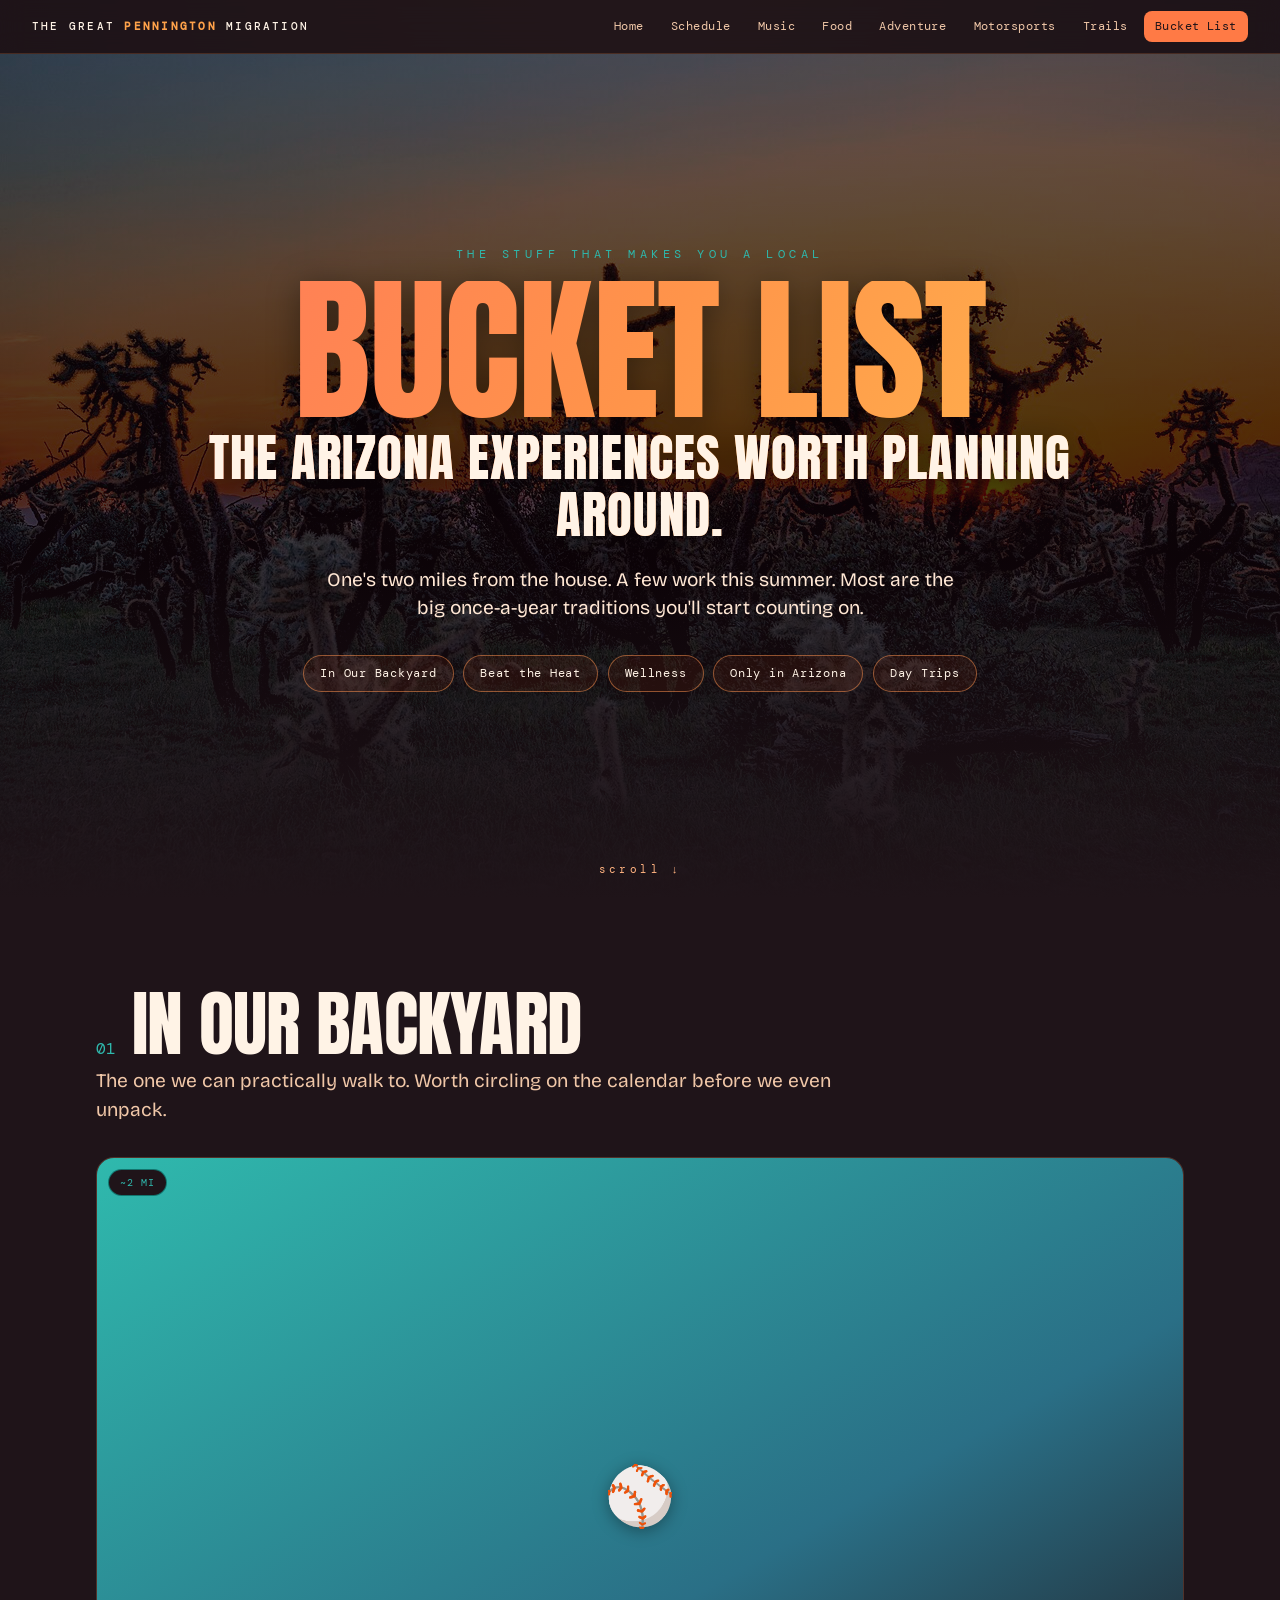
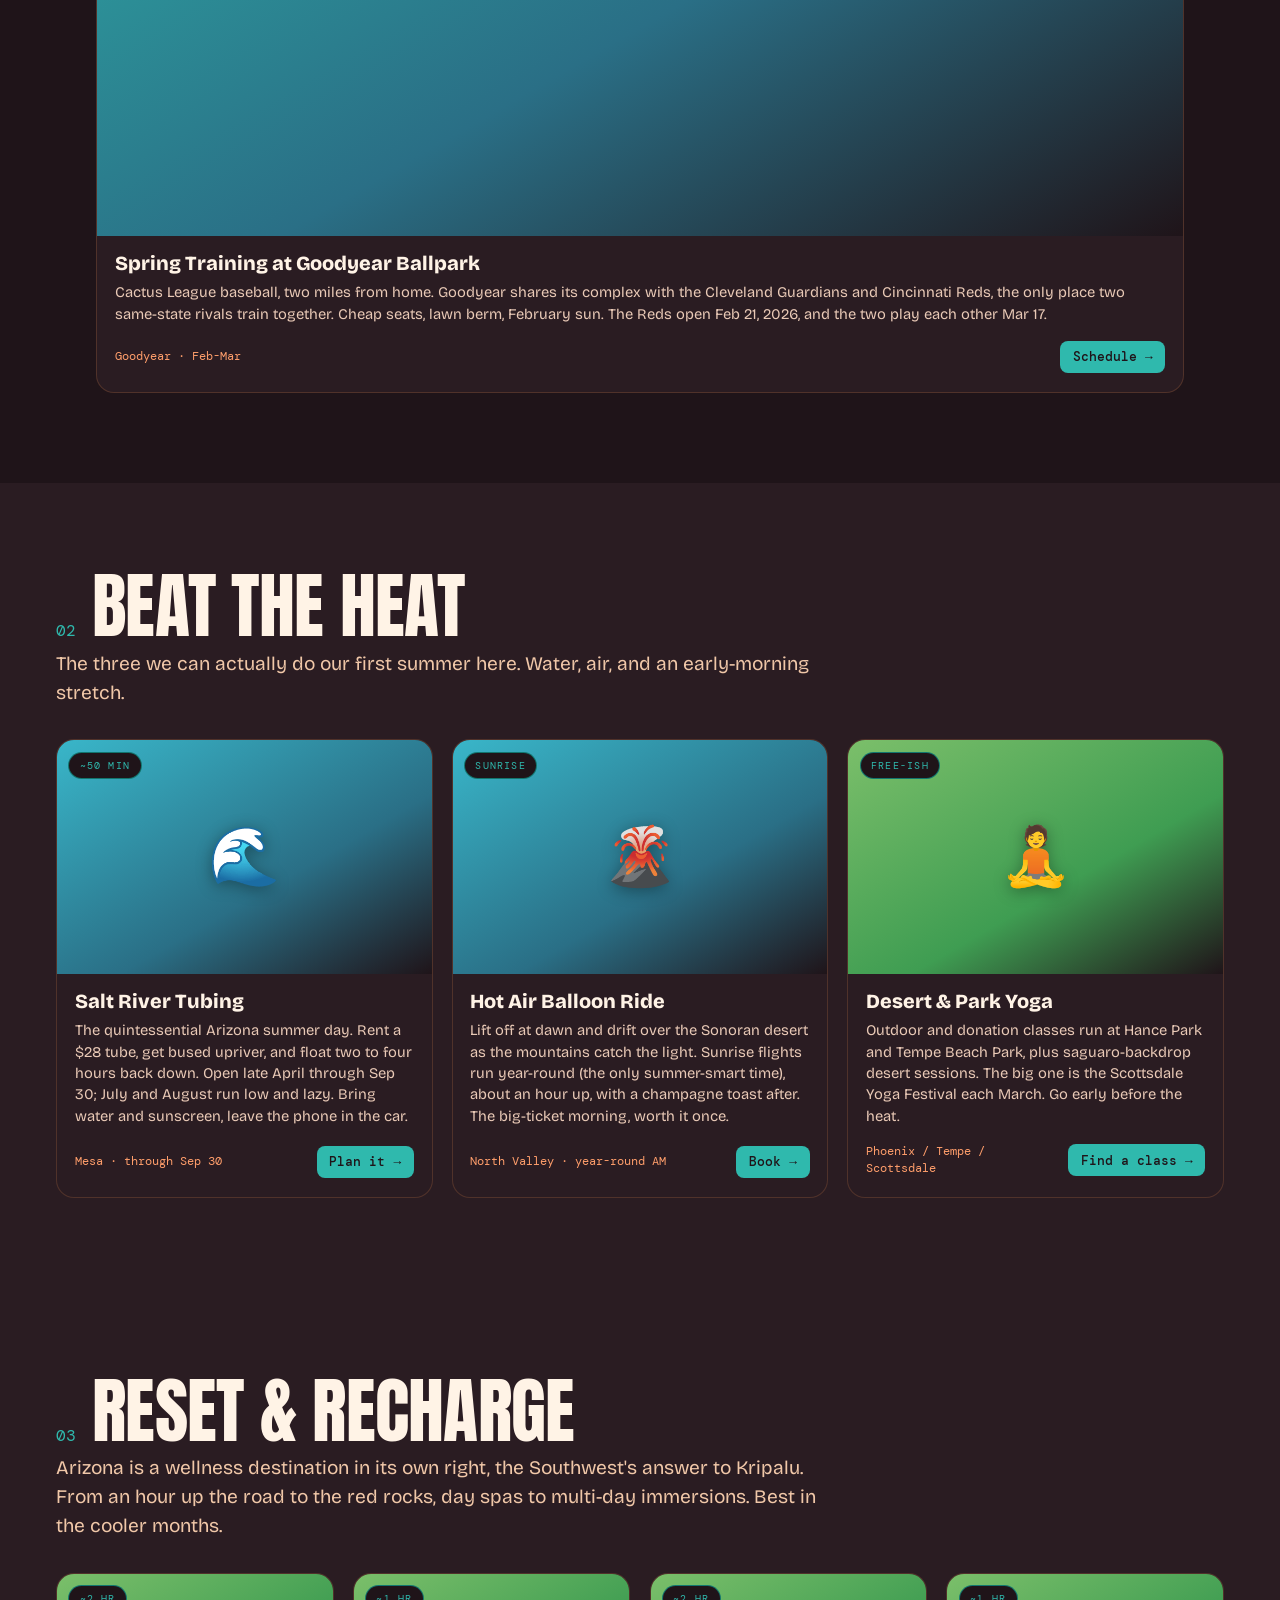
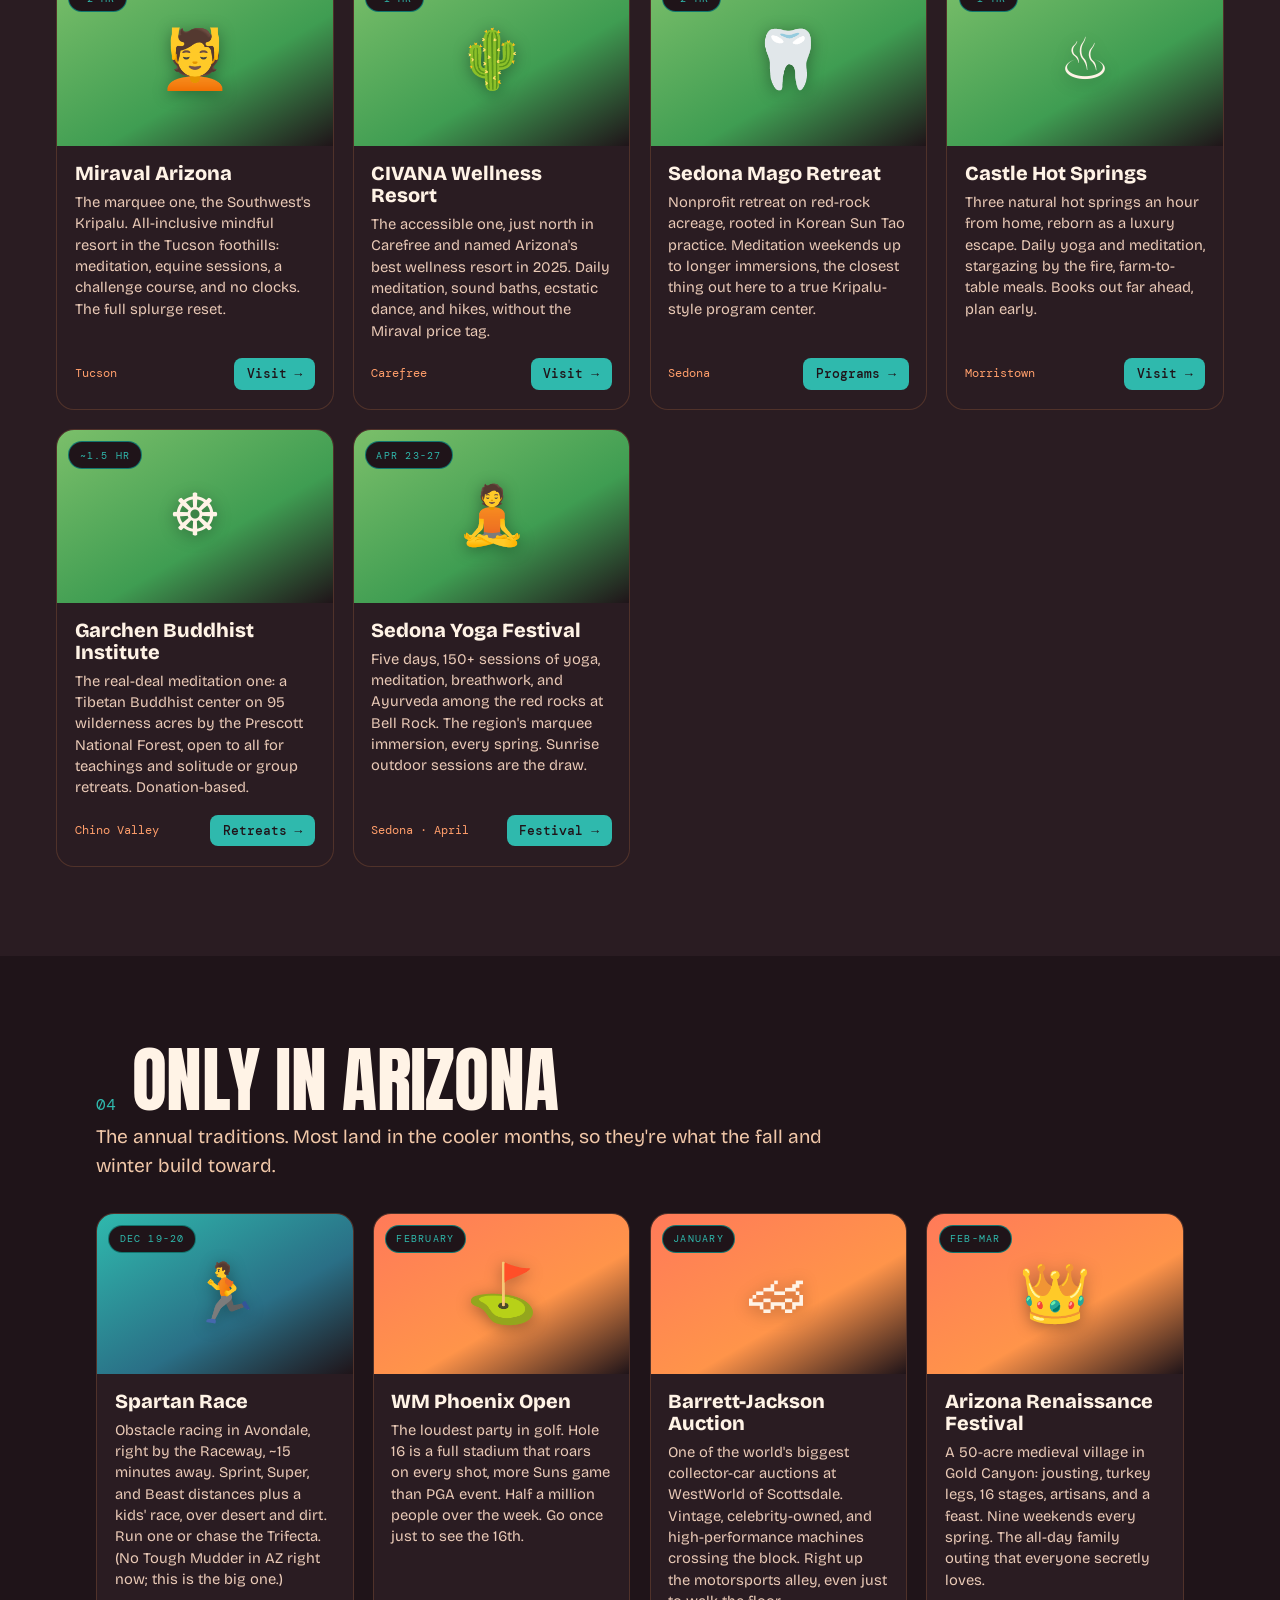
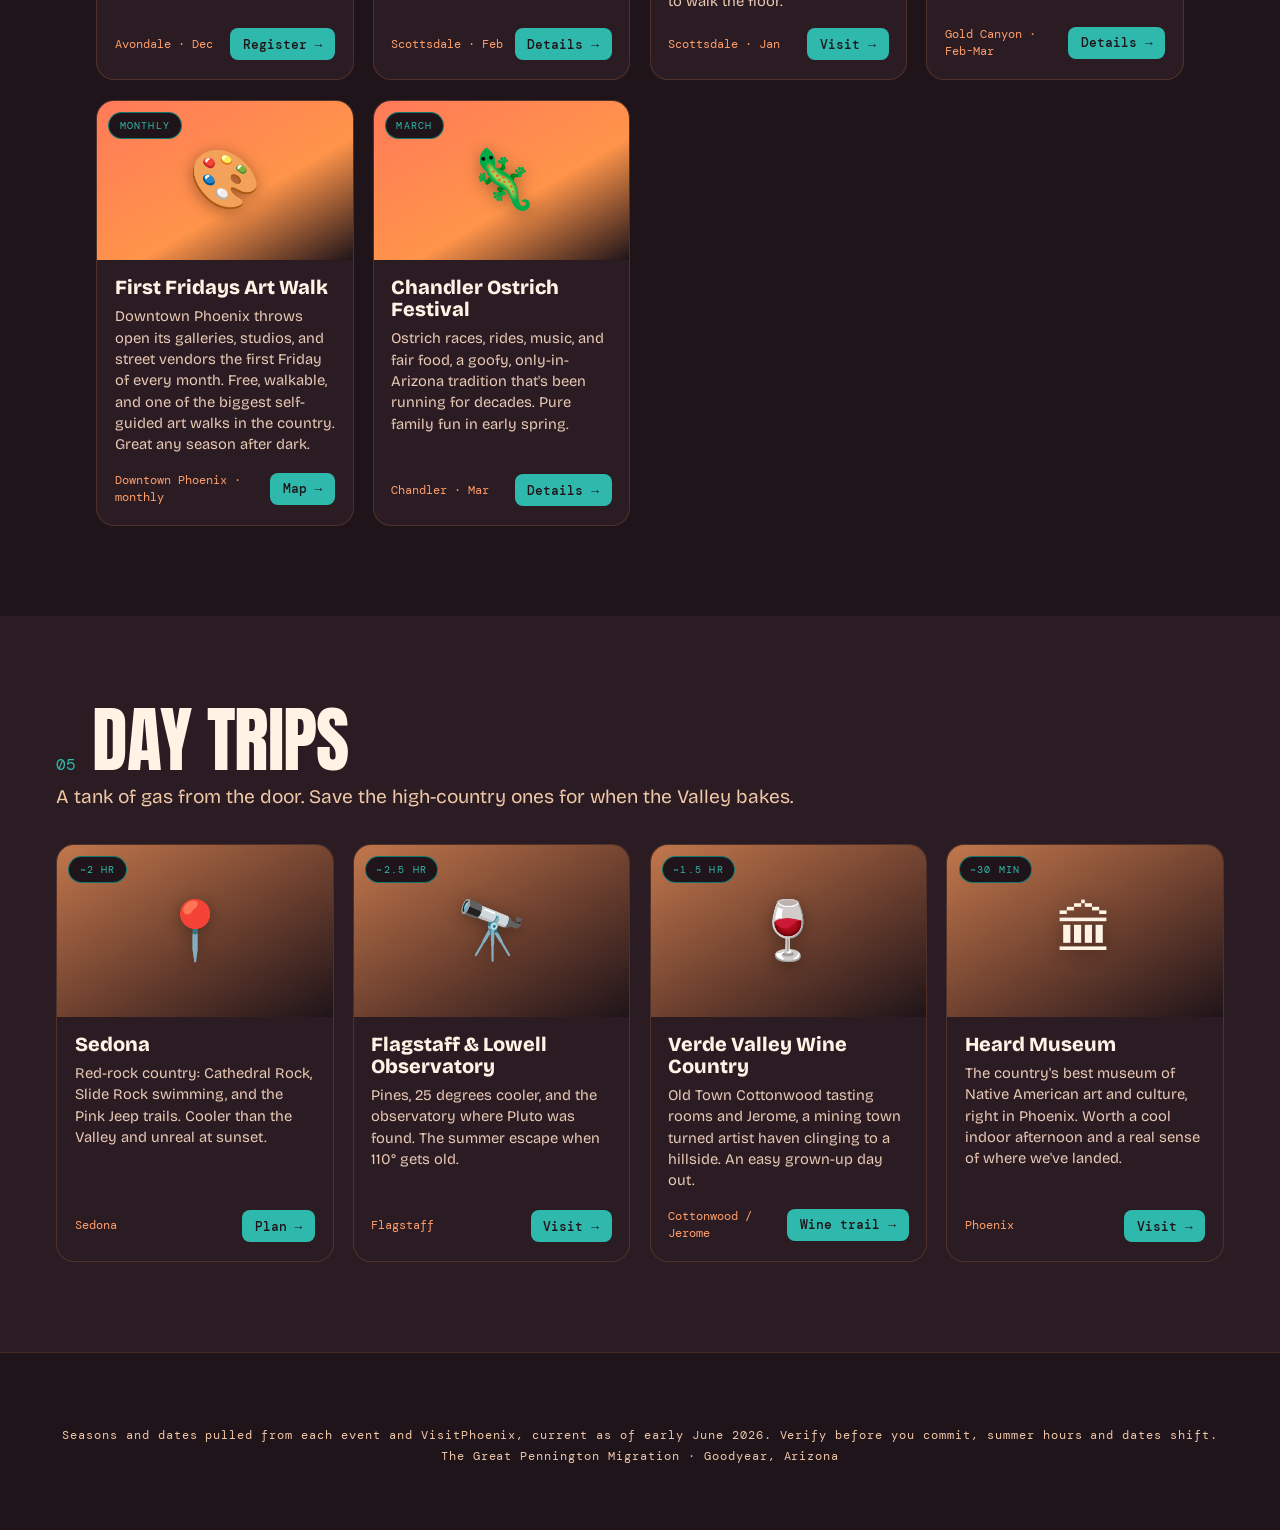
==== bucketlist.html @ 6b4f6524 "Bucket List: add 'Reset & recharge' wellness/retreat section Kripalu-style centers and the marquee e" ====
<!DOCTYPE html>
<html lang="en">
<head>
<meta charset="UTF-8">
<meta name="viewport" content="width=device-width, initial-scale=1.0">
<meta name="theme-color" content="#ff7a45">
<title>Bucket List — The Great Pennington Migration</title>
<meta name="description" content="The signature Arizona experiences: Spring Training, Salt River tubing, hot air balloons, wellness retreats like Miraval and Sedona Mago, the WM Open, Barrett-Jackson, and more.">
<link rel="manifest" href="manifest.json">
<link rel="icon" href="icon-192.png">
<link rel="preconnect" href="https://fonts.googleapis.com">
<link rel="preconnect" href="https://fonts.gstatic.com" crossorigin>
<link href="https://fonts.googleapis.com/css2?family=Anton&family=Bricolage+Grotesque:opsz,wght@12..96,400;12..96,600;12..96,800&family=DM+Mono:wght@400;500&display=swap" rel="stylesheet">
<link rel="stylesheet" href="assets/site.css?v=8">
</head>
<body>

<nav class="nav">
  <a class="nav-brand" href="index.html">THE GREAT <b>PENNINGTON</b> MIGRATION</a>
  <button class="nav-toggle" aria-label="Menu" aria-expanded="false"><span></span><span></span><span></span></button>
  <div class="nav-links">
    <a href="index.html">Home</a>
    <a href="schedule.html">Schedule</a>
    <a href="music.html">Music</a>
    <a href="food.html">Food</a>
    <a href="recreation.html">Adventure</a>
    <a href="motorsports.html">Motorsports</a>
    <a href="trails.html">Trails</a>
    <a href="bucketlist.html">Bucket List</a>
  </div>
</nav>

<header class="hero">
  <div class="hero-bg"><img src="assets/img/az-09.jpg" alt="Superstition Mountains at golden hour"></div>
  <div class="hero-inner">
    <div class="kicker reveal">The stuff that makes you a local</div>
    <h1 class="reveal">Bucket List<span class="line2">The Arizona experiences worth planning around.</span></h1>
    <p class="reveal">One's two miles from the house. A few work this summer. Most are the big once-a-year traditions you'll start counting on.</p>
    <nav class="chips reveal">
      <a class="chip" href="#backyard">In Our Backyard</a>
      <a class="chip" href="#summer">Beat the Heat</a>
      <a class="chip" href="#wellness">Wellness</a>
      <a class="chip" href="#signature">Only in Arizona</a>
      <a class="chip" href="#daytrips">Day Trips</a>
    </nav>
  </div>
  <div class="scroll-cue">scroll &darr;</div>
</header>

<section id="backyard">
  <div class="sec-head reveal"><span class="sec-num">01</span><h2>In our backyard</h2></div>
  <p class="sec-sub reveal">The one we can practically walk to. Worth circling on the calendar before we even unpack.</p>
  <div class="grid g2">
    <article class="card reveal">
      <div class="card-img tile c-sport"><span class="tag">~2 mi</span><span class="emoji">&#9918;</span></div>
      <div class="card-body"><h3>Spring Training at Goodyear Ballpark</h3>
        <p>Cactus League baseball, two miles from home. Goodyear shares its complex with the Cleveland Guardians and Cincinnati Reds, the only place two same-state rivals train together. Cheap seats, lawn berm, February sun. The Reds open Feb 21, 2026, and the two play each other Mar 17.</p>
        <div class="card-foot"><span class="dist">Goodyear &middot; Feb-Mar</span><a class="go" href="https://goodyearbp.com/spring-training-schedule/" target="_blank" rel="noopener">Schedule &rarr;</a></div>
      </div>
    </article>
  </div>
</section>

<section id="summer" class="section-dark"><div class="inner">
  <div class="sec-head reveal"><span class="sec-num">02</span><h2>Beat the heat</h2></div>
  <p class="sec-sub reveal">The three we can actually do our first summer here. Water, air, and an early-morning stretch.</p>
  <div class="grid g3">
    <article class="card reveal">
      <div class="card-img tile c-water"><span class="tag">~50 min</span><span class="emoji">&#127754;</span></div>
      <div class="card-body"><h3>Salt River Tubing</h3>
        <p>The quintessential Arizona summer day. Rent a $28 tube, get bused upriver, and float two to four hours back down. Open late April through Sep 30; July and August run low and lazy. Bring water and sunscreen, leave the phone in the car.</p>
        <div class="card-foot"><span class="dist">Mesa &middot; through Sep 30</span><a class="go" href="https://www.saltrivertubing.com" target="_blank" rel="noopener">Plan it &rarr;</a></div>
      </div>
    </article>
    <article class="card reveal">
      <div class="card-img tile c-water"><span class="tag">sunrise</span><span class="emoji">&#127755;</span></div>
      <div class="card-body"><h3>Hot Air Balloon Ride</h3>
        <p>Lift off at dawn and drift over the Sonoran desert as the mountains catch the light. Sunrise flights run year-round (the only summer-smart time), about an hour up, with a champagne toast after. The big-ticket morning, worth it once.</p>
        <div class="card-foot"><span class="dist">North Valley &middot; year-round AM</span><a class="go" href="https://hotairexpeditions.com" target="_blank" rel="noopener">Book &rarr;</a></div>
      </div>
    </article>
    <article class="card reveal">
      <div class="card-img tile c-wellness"><span class="tag">free-ish</span><span class="emoji">&#129496;</span></div>
      <div class="card-body"><h3>Desert &amp; Park Yoga</h3>
        <p>Outdoor and donation classes run at Hance Park and Tempe Beach Park, plus saguaro-backdrop desert sessions. The big one is the Scottsdale Yoga Festival each March. Go early before the heat.</p>
        <div class="card-foot"><span class="dist">Phoenix / Tempe / Scottsdale</span><a class="go" href="https://www.eventbrite.com/d/az--phoenix/outdoor-yoga/" target="_blank" rel="noopener">Find a class &rarr;</a></div>
      </div>
    </article>
  </div>
</div></section>

<section id="wellness" class="section-dark"><div class="inner">
  <div class="sec-head reveal"><span class="sec-num">03</span><h2>Reset &amp; recharge</h2></div>
  <p class="sec-sub reveal">Arizona is a wellness destination in its own right, the Southwest's answer to Kripalu. From an hour up the road to the red rocks, day spas to multi-day immersions. Best in the cooler months.</p>
  <div class="grid g3">
    <article class="card reveal">
      <div class="card-img tile c-wellness"><span class="tag">~2 hr</span><span class="emoji">&#128134;</span></div>
      <div class="card-body"><h3>Miraval Arizona</h3>
        <p>The marquee one, the Southwest's Kripalu. All-inclusive mindful resort in the Tucson foothills: meditation, equine sessions, a challenge course, and no clocks. The full splurge reset.</p>
        <div class="card-foot"><span class="dist">Tucson</span><a class="go" href="https://www.miravalresorts.com/miraval-arizona/" target="_blank" rel="noopener">Visit &rarr;</a></div>
      </div>
    </article>
    <article class="card reveal">
      <div class="card-img tile c-wellness"><span class="tag">~1 hr</span><span class="emoji">&#127797;</span></div>
      <div class="card-body"><h3>CIVANA Wellness Resort</h3>
        <p>The accessible one, just north in Carefree and named Arizona's best wellness resort in 2025. Daily meditation, sound baths, ecstatic dance, and hikes, without the Miraval price tag.</p>
        <div class="card-foot"><span class="dist">Carefree</span><a class="go" href="https://www.civanacarefree.com" target="_blank" rel="noopener">Visit &rarr;</a></div>
      </div>
    </article>
    <article class="card reveal">
      <div class="card-img tile c-wellness"><span class="tag">~2 hr</span><span class="emoji">&#129463;</span></div>
      <div class="card-body"><h3>Sedona Mago Retreat</h3>
        <p>Nonprofit retreat on red-rock acreage, rooted in Korean Sun Tao practice. Meditation weekends up to longer immersions, the closest thing out here to a true Kripalu-style program center.</p>
        <div class="card-foot"><span class="dist">Sedona</span><a class="go" href="https://www.sedonamago.org" target="_blank" rel="noopener">Programs &rarr;</a></div>
      </div>
    </article>
    <article class="card reveal">
      <div class="card-img tile c-wellness"><span class="tag">~1 hr</span><span class="emoji">&#9832;</span></div>
      <div class="card-body"><h3>Castle Hot Springs</h3>
        <p>Three natural hot springs an hour from home, reborn as a luxury escape. Daily yoga and meditation, stargazing by the fire, farm-to-table meals. Books out far ahead, plan early.</p>
        <div class="card-foot"><span class="dist">Morristown</span><a class="go" href="https://www.castlehotsprings.com" target="_blank" rel="noopener">Visit &rarr;</a></div>
      </div>
    </article>
    <article class="card reveal">
      <div class="card-img tile c-wellness"><span class="tag">~1.5 hr</span><span class="emoji">&#9784;</span></div>
      <div class="card-body"><h3>Garchen Buddhist Institute</h3>
        <p>The real-deal meditation one: a Tibetan Buddhist center on 95 wilderness acres by the Prescott National Forest, open to all for teachings and solitude or group retreats. Donation-based.</p>
        <div class="card-foot"><span class="dist">Chino Valley</span><a class="go" href="https://garchen.net" target="_blank" rel="noopener">Retreats &rarr;</a></div>
      </div>
    </article>
    <article class="card reveal">
      <div class="card-img tile c-wellness"><span class="tag">Apr 23-27</span><span class="emoji">&#129496;</span></div>
      <div class="card-body"><h3>Sedona Yoga Festival</h3>
        <p>Five days, 150+ sessions of yoga, meditation, breathwork, and Ayurveda among the red rocks at Bell Rock. The region's marquee immersion, every spring. Sunrise outdoor sessions are the draw.</p>
        <div class="card-foot"><span class="dist">Sedona &middot; April</span><a class="go" href="https://sedonayogafestival.com" target="_blank" rel="noopener">Festival &rarr;</a></div>
      </div>
    </article>
  </div>
</div></section>

<section id="signature">
  <div class="sec-head reveal"><span class="sec-num">04</span><h2>Only in Arizona</h2></div>
  <p class="sec-sub reveal">The annual traditions. Most land in the cooler months, so they're what the fall and winter build toward.</p>
  <div class="grid g3">
    <article class="card reveal">
      <div class="card-img tile c-sport"><span class="tag">Dec 19-20</span><span class="emoji">&#127939;</span></div>
      <div class="card-body"><h3>Spartan Race</h3>
        <p>Obstacle racing in Avondale, right by the Raceway, ~15 minutes away. Sprint, Super, and Beast distances plus a kids' race, over desert and dirt. Run one or chase the Trifecta. (No Tough Mudder in AZ right now; this is the big one.)</p>
        <div class="card-foot"><span class="dist">Avondale &middot; Dec</span><a class="go" href="https://www.spartan.com/en/races/phoenix-arizona" target="_blank" rel="noopener">Register &rarr;</a></div>
      </div>
    </article>
    <article class="card reveal">
      <div class="card-img tile c-signature"><span class="tag">February</span><span class="emoji">&#9971;</span></div>
      <div class="card-body"><h3>WM Phoenix Open</h3>
        <p>The loudest party in golf. Hole 16 is a full stadium that roars on every shot, more Suns game than PGA event. Half a million people over the week. Go once just to see the 16th.</p>
        <div class="card-foot"><span class="dist">Scottsdale &middot; Feb</span><a class="go" href="https://wmphoenixopen.com" target="_blank" rel="noopener">Details &rarr;</a></div>
      </div>
    </article>
    <article class="card reveal">
      <div class="card-img tile c-signature"><span class="tag">January</span><span class="emoji">&#127950;</span></div>
      <div class="card-body"><h3>Barrett-Jackson Auction</h3>
        <p>One of the world's biggest collector-car auctions at WestWorld of Scottsdale. Vintage, celebrity-owned, and high-performance machines crossing the block. Right up the motorsports alley, even just to walk the floor.</p>
        <div class="card-foot"><span class="dist">Scottsdale &middot; Jan</span><a class="go" href="https://www.barrett-jackson.com" target="_blank" rel="noopener">Visit &rarr;</a></div>
      </div>
    </article>
    <article class="card reveal">
      <div class="card-img tile c-signature"><span class="tag">Feb-Mar</span><span class="emoji">&#128081;</span></div>
      <div class="card-body"><h3>Arizona Renaissance Festival</h3>
        <p>A 50-acre medieval village in Gold Canyon: jousting, turkey legs, 16 stages, artisans, and a feast. Nine weekends every spring. The all-day family outing that everyone secretly loves.</p>
        <div class="card-foot"><span class="dist">Gold Canyon &middot; Feb-Mar</span><a class="go" href="https://arizona.renfestinfo.com" target="_blank" rel="noopener">Details &rarr;</a></div>
      </div>
    </article>
    <article class="card reveal">
      <div class="card-img tile c-signature"><span class="tag">monthly</span><span class="emoji">&#127912;</span></div>
      <div class="card-body"><h3>First Fridays Art Walk</h3>
        <p>Downtown Phoenix throws open its galleries, studios, and street vendors the first Friday of every month. Free, walkable, and one of the biggest self-guided art walks in the country. Great any season after dark.</p>
        <div class="card-foot"><span class="dist">Downtown Phoenix &middot; monthly</span><a class="go" href="https://artlinkphx.org/first-fridays/" target="_blank" rel="noopener">Map &rarr;</a></div>
      </div>
    </article>
    <article class="card reveal">
      <div class="card-img tile c-signature"><span class="tag">March</span><span class="emoji">&#129422;</span></div>
      <div class="card-body"><h3>Chandler Ostrich Festival</h3>
        <p>Ostrich races, rides, music, and fair food, a goofy, only-in-Arizona tradition that's been running for decades. Pure family fun in early spring.</p>
        <div class="card-foot"><span class="dist">Chandler &middot; Mar</span><a class="go" href="https://ostrichfestival.com" target="_blank" rel="noopener">Details &rarr;</a></div>
      </div>
    </article>
  </div>
</section>

<section id="daytrips" class="section-dark"><div class="inner">
  <div class="sec-head reveal"><span class="sec-num">05</span><h2>Day trips</h2></div>
  <p class="sec-sub reveal">A tank of gas from the door. Save the high-country ones for when the Valley bakes.</p>
  <div class="grid g4">
    <article class="card reveal">
      <div class="card-img tile c-trip"><span class="tag">~2 hr</span><span class="emoji">&#128205;</span></div>
      <div class="card-body"><h3>Sedona</h3>
        <p>Red-rock country: Cathedral Rock, Slide Rock swimming, and the Pink Jeep trails. Cooler than the Valley and unreal at sunset.</p>
        <div class="card-foot"><span class="dist">Sedona</span><a class="go" href="https://visitsedona.com" target="_blank" rel="noopener">Plan &rarr;</a></div>
      </div>
    </article>
    <article class="card reveal">
      <div class="card-img tile c-trip"><span class="tag">~2.5 hr</span><span class="emoji">&#128301;</span></div>
      <div class="card-body"><h3>Flagstaff &amp; Lowell Observatory</h3>
        <p>Pines, 25 degrees cooler, and the observatory where Pluto was found. The summer escape when 110&deg; gets old.</p>
        <div class="card-foot"><span class="dist">Flagstaff</span><a class="go" href="https://lowell.edu" target="_blank" rel="noopener">Visit &rarr;</a></div>
      </div>
    </article>
    <article class="card reveal">
      <div class="card-img tile c-trip"><span class="tag">~1.5 hr</span><span class="emoji">&#127863;</span></div>
      <div class="card-body"><h3>Verde Valley Wine Country</h3>
        <p>Old Town Cottonwood tasting rooms and Jerome, a mining town turned artist haven clinging to a hillside. An easy grown-up day out.</p>
        <div class="card-foot"><span class="dist">Cottonwood / Jerome</span><a class="go" href="https://vvwinetrail.com" target="_blank" rel="noopener">Wine trail &rarr;</a></div>
      </div>
    </article>
    <article class="card reveal">
      <div class="card-img tile c-trip"><span class="tag">~30 min</span><span class="emoji">&#127963;</span></div>
      <div class="card-body"><h3>Heard Museum</h3>
        <p>The country's best museum of Native American art and culture, right in Phoenix. Worth a cool indoor afternoon and a real sense of where we've landed.</p>
        <div class="card-foot"><span class="dist">Phoenix</span><a class="go" href="https://heard.org" target="_blank" rel="noopener">Visit &rarr;</a></div>
      </div>
    </article>
  </div>
</div></section>

<footer class="site-foot">
  <p>Seasons and dates pulled from each event and VisitPhoenix, current as of early June 2026. Verify before you commit, summer hours and dates shift.<br>The Great Pennington Migration &middot; Goodyear, Arizona</p>
</footer>

<script src="assets/site.js?v=8"></script>
</body>
</html>
---- assets/site.css ----
/* ============================================================
   THE GREAT PENNINGTON MIGRATION — design system
   One spec for every page. No inline design.

   How it's organized:
     1. Tokens      (CSS variables: color, type, space, radius)
     2. Base        (reset, body, typography defaults)
     3. Layout      (container, section, grid)
     4. Nav         (shared sticky header)
     5. Hero        (page tops)
     6. Components   (card, banner, chip, button, tag, pill, season, countdown)
     7. Utilities   (small, composable helpers — use these instead of inline style)
     8. Motion + responsive
   ============================================================ */

/* ---------- 1. TOKENS ---------- */
:root {
  /* color — warm desert dusk, friendly not neon */
  --night:    #1f1419;
  --night-2:  #2a1c22;
  --card:     #2a1c22;
  --sand:     #fff3e6;
  --sand-dim: #ffe7d4;
  --sand-mut: #f0c7a8;
  --sun:      #ff7a45;
  --sun-2:    #ffa24a;
  --hot:      #ff7a59;
  --turq:     #2fb9ad;
  --line:     rgba(255,150,80,.18);
  --line-2:   rgba(255,150,80,.5);
  --grad-sunset: linear-gradient(120deg,#ff7a59 0%,#ff944a 48%,#ffb74d 100%);

  /* type */
  --f-disp: 'Anton', sans-serif;             /* big headlines */
  --f-body: 'Bricolage Grotesque', sans-serif;
  --f-mono: 'DM Mono', monospace;            /* labels, numbers */

  /* fluid type scale */
  --t-hero:  clamp(3.4rem, 13vw, 10rem);
  --t-h2:    clamp(2.2rem, 6.5vw, 4.5rem);
  --t-h3:    1.25rem;
  --t-body:  clamp(1rem, 2.2vw, 1.2rem);
  --t-sm:    .92rem;
  --t-label: .74rem;

  /* space — tight by default, scales up on big screens */
  --gap:     1.2rem;
  --pad-sec: clamp(3rem, 7vw, 6rem) clamp(1rem, 5vw, 3.5rem);
  --pad-card:1rem 1.1rem 1.2rem;

  /* shape */
  --r-sm: 8px;
  --r:    14px;
  --r-lg: 18px;
  --r-pill: 999px;

  --maxw: 1200px;
  --nav-h: 54px;
}

/* ---------- 2. BASE ---------- */
* { margin: 0; padding: 0; box-sizing: border-box; }
html { scroll-behavior: smooth; }
body {
  font-family: var(--f-body);
  background: var(--night);
  color: var(--sand);
  overflow-x: hidden;
  line-height: 1.5;
  -webkit-font-smoothing: antialiased;
}
/* warm glow behind everything */
body::before {
  content: ""; position: fixed; inset: 0; z-index: 0; pointer-events: none;
  background: radial-gradient(circle at 50% -10%, rgba(255,160,90,.12), transparent 55%);
}
img { display: block; width: 100%; height: 100%; object-fit: cover; }
a { color: inherit; }

h1, h2, h3 { line-height: 1; font-weight: 400; }
.disp, h1, h2 { font-family: var(--f-disp); text-transform: uppercase; letter-spacing: -.01em; }
h3 { font-family: var(--f-body); font-weight: 800; font-size: var(--t-h3); line-height: 1.1; }

/* ---------- 3. LAYOUT ---------- */
section { position: relative; z-index: 2; padding: var(--pad-sec); max-width: var(--maxw); margin: 0 auto; }
.section-dark { background: var(--night-2); max-width: none; }
.section-dark > .inner { max-width: var(--maxw); margin: 0 auto; }

.sec-head { display: flex; align-items: baseline; gap: 1rem; flex-wrap: wrap; margin-bottom: .4rem; }
.sec-num  { font-family: var(--f-mono); color: var(--turq); font-size: 1rem; }
.sec-head h2 { font-size: var(--t-h2); line-height: .95; color: var(--sand); }
.sec-sub  { color: var(--sand-mut); font-size: var(--t-body); max-width: 64ch; line-height: 1.5; margin-bottom: 2rem; }
.sec-sub a { color: var(--turq); text-decoration: none; border-bottom: 1px solid rgba(6,214,196,.4); }
.sec-sub a:hover { color: var(--sand); }

.grid { display: grid; gap: var(--gap); }
.g2 { grid-template-columns: repeat(auto-fit, minmax(300px, 1fr)); }
.g3 { grid-template-columns: repeat(auto-fit, minmax(255px, 1fr)); }
.g4 { grid-template-columns: repeat(auto-fit, minmax(210px, 1fr)); }

/* ---------- 4. NAV (shared) ---------- */
.nav {
  position: sticky; top: 0; z-index: 50;
  display: flex; align-items: center; justify-content: space-between;
  gap: 1rem; height: var(--nav-h); padding: 0 clamp(1rem, 4vw, 2rem);
  background: rgba(31,20,25,.8);
  backdrop-filter: blur(12px); -webkit-backdrop-filter: blur(12px);
  border-bottom: 1px solid var(--line);
}
.nav-toggle {
  display: none; position: relative; width: 30px; height: 22px;
  background: none; border: 0; cursor: pointer; padding: 0; flex-shrink: 0;
}
.nav-toggle span {
  position: absolute; left: 2px; right: 2px; height: 2.5px; border-radius: 2px;
  background: var(--sand); transition: transform .28s ease, opacity .2s ease, top .28s ease;
}
.nav-toggle span:nth-child(1) { top: 3px; }
.nav-toggle span:nth-child(2) { top: 10px; }
.nav-toggle span:nth-child(3) { top: 17px; }
.nav.open .nav-toggle span:nth-child(1) { top: 10px; transform: rotate(45deg); }
.nav.open .nav-toggle span:nth-child(2) { opacity: 0; }
.nav.open .nav-toggle span:nth-child(3) { top: 10px; transform: rotate(-45deg); }
.nav-brand {
  font-family: var(--f-mono); font-size: .7rem; letter-spacing: .2em; text-transform: uppercase;
  color: var(--sand); text-decoration: none; white-space: nowrap; font-weight: 500;
}
.nav-brand b { color: var(--sun-2); }
.nav-links { display: flex; gap: .3rem; }
.nav-links a {
  font-family: var(--f-mono); font-size: .72rem; letter-spacing: .04em; text-decoration: none;
  color: var(--sand-mut); padding: .4rem .7rem; border-radius: var(--r-sm); transition: .2s; white-space: nowrap;
}
.nav-links a:hover { color: var(--sand); background: rgba(255,90,31,.12); }
.nav-links a.on { color: var(--night); background: var(--sun); }

/* ---------- 5. HERO ---------- */
.hero {
  position: relative; min-height: calc(100svh - var(--nav-h));
  display: flex; flex-direction: column; justify-content: center; align-items: center;
  text-align: center; padding: 2rem 1.2rem 3rem; overflow: hidden;
}
.hero-bg { position: absolute; inset: 0; z-index: 0; }
.hero-bg img { filter: saturate(1.25) contrast(1.05) brightness(.55); }
.hero-bg::after { content: ""; position: absolute; inset: 0;
  background: linear-gradient(180deg, rgba(22,6,14,.3), rgba(22,6,14,.55) 60%, var(--night)); }
.hero-inner { position: relative; z-index: 2; max-width: 1000px; }
.kicker {
  font-family: var(--f-mono); letter-spacing: .38em; text-transform: uppercase;
  font-size: var(--t-label); color: var(--turq); margin-bottom: 1.1rem;
}
.hero h1 {
  font-family: var(--f-disp); text-transform: uppercase; line-height: .86; font-size: var(--t-hero);
  background: var(--grad-sunset); -webkit-background-clip: text; background-clip: text;
  -webkit-text-fill-color: transparent; filter: drop-shadow(0 4px 16px rgba(0,0,0,.4));
}
.hero h1 .line2 {
  display: block; color: var(--sand); -webkit-text-fill-color: initial; background: none;
  font-size: clamp(1.5rem, 5vw, 3.2rem); letter-spacing: .02em; margin-top: .6rem;
  line-height: 1.12;   /* override the headline's .86 so wrapped subheads don't overlap */
}
.hero p { max-width: 640px; margin: 1.4rem auto 0; font-size: var(--t-body); color: var(--sand-dim); line-height: 1.5; }
.scroll-cue {
  position: absolute; bottom: 1.4rem; left: 50%; transform: translateX(-50%); z-index: 2;
  font-family: var(--f-mono); font-size: .7rem; letter-spacing: .3em; color: #ffb380;
  animation: bob 1.8s ease-in-out infinite;
}

/* banner hero (home). Shows the full banner graphic if assets/img/hero-banner.jpg
   exists; otherwise the <img> onerror flips on .fallback and we show a clean
   titled hero over the lake photo instead. Either way looks intentional. */
.hero-banner { display: block; position: relative; text-align: center; background: var(--night); line-height: 0; }
.hero-banner .hb-img { display: block; width: 100%; height: auto; max-height: 94vh; object-fit: contain; margin: 0 auto; }
.hb-fallback-text { display: none; }
.banner-hero-cd { position: relative; z-index: 2; line-height: normal; text-align: center; padding: clamp(1.4rem, 4vw, 2.2rem) 1rem; }
.banner-hero-cd .kicker { display: block; margin-bottom: .7rem; }
/* when the real banner is showing, float the countdown over its lower edge */
.hero-banner:not(.fallback) .banner-hero-cd {
  position: absolute; left: 0; right: 0; bottom: 0;
  padding: clamp(1rem, 3vw, 1.6rem) 1rem clamp(.9rem, 2.5vw, 1.4rem);
  background: linear-gradient(to top, rgba(18,10,14,.92) 0%, rgba(18,10,14,.5) 42%, transparent 78%);
}

/* fallback (no banner file yet): lake photo + title */
.hero-banner.fallback { min-height: 64vh; display: flex; flex-direction: column; justify-content: center;
  background: var(--night) url('img/hero-home.jpg') center/cover no-repeat; overflow: hidden; }
.hero-banner.fallback::before { content: ""; position: absolute; inset: 0;
  background: linear-gradient(180deg, rgba(31,20,25,.4), rgba(31,20,25,.8)); }
.hero-banner.fallback .hb-fallback-text { display: block; position: relative; z-index: 1; padding: 2rem 1rem 0; }
.hero-banner.fallback .hb-fallback-text .kicker { display: block; margin-bottom: .7rem; }
.hero-banner.fallback .hb-fallback-text h1 { font-family: var(--f-disp); text-transform: uppercase; line-height: .9;
  font-size: clamp(2.4rem, 8vw, 5rem); background: var(--grad-sunset); -webkit-background-clip: text; background-clip: text;
  -webkit-text-fill-color: transparent; filter: drop-shadow(0 4px 16px rgba(0,0,0,.45)); }
.hero-banner.fallback .hb-fallback-text .line2 { display: block; color: var(--sand); -webkit-text-fill-color: initial;
  background: none; font-size: clamp(1.1rem, 3.5vw, 1.8rem); margin-top: .6rem; }
.hero-banner.fallback .banner-hero-cd { background: transparent; }

/* ---------- 6. COMPONENTS ---------- */

/* chips (in-page jump links) */
.chips { display: flex; flex-wrap: wrap; gap: .6rem; justify-content: center; margin-top: 2rem; }
.chip {
  font-family: var(--f-mono); font-size: .78rem; letter-spacing: .06em; text-decoration: none;
  color: var(--sand); padding: .5rem 1rem; border-radius: var(--r-pill);
  border: 1px solid var(--line-2); background: rgba(255,90,31,.08); transition: .25s;
}
.chip:hover { background: var(--sun); color: var(--night); transform: translateY(-2px); border-color: var(--sun); }

/* card */
.card {
  position: relative; display: flex; flex-direction: column; overflow: hidden;
  border-radius: var(--r-lg); background: var(--card); border: 1px solid var(--line); transition: .3s;
}
.card:hover { transform: translateY(-5px); border-color: var(--sun); box-shadow: 0 16px 34px -18px rgba(0,0,0,.5); }
.card-img { position: relative; aspect-ratio: 16/10; overflow: hidden; }
.card-img img { transition: .6s ease; }
.card:hover .card-img img { transform: scale(1.06); }
.card-img::after { content: ""; position: absolute; inset: 0; background: linear-gradient(180deg, transparent 40%, rgba(35,9,15,.85)); }
.card-body { display: flex; flex-direction: column; gap: .5rem; flex: 1; padding: var(--pad-card); }
.card-body p { font-size: var(--t-sm); line-height: 1.45; color: #e9c9b6; }
.card-foot { margin-top: auto; display: flex; align-items: center; justify-content: space-between; gap: .5rem; padding-top: .5rem; }

/* tag (sits on an image) */
.tag {
  position: absolute; top: .7rem; left: .7rem; z-index: 2;
  font-family: var(--f-mono); font-size: .64rem; letter-spacing: .12em; text-transform: uppercase;
  padding: .32rem .65rem; border-radius: var(--r-pill);
  background: var(--night); color: var(--turq); border: 1px solid rgba(6,214,196,.5);
}
.tag.drive { color: var(--sun-2); border-color: var(--line-2); }

/* meta + outbound button on a card foot */
.dist { font-family: var(--f-mono); font-size: .72rem; color: #ff9e6b; }
.go {
  font-family: var(--f-mono); font-size: .8rem; text-decoration: none; white-space: nowrap;
  color: var(--night); background: var(--turq); padding: .4rem .8rem; border-radius: var(--r-sm); font-weight: 500; transition: .2s;
}
.go:hover { background: var(--sun); transform: translateX(2px); }

/* banner (big image with overlaid text) */
.banner { position: relative; height: clamp(220px, 38vw, 420px); border-radius: var(--r-lg); overflow: hidden; margin: 0 auto var(--gap); max-width: var(--maxw); }
.banner img { filter: saturate(1.2) brightness(.8); }
.banner-txt { position: absolute; inset: 0; display: flex; flex-direction: column; justify-content: flex-end;
  padding: clamp(1.2rem, 4vw, 2.4rem); background: linear-gradient(180deg, transparent 30%, rgba(22,6,14,.82)); }
.banner-txt h3 { font-family: var(--f-disp); text-transform: uppercase; font-size: clamp(1.8rem, 5vw, 3.4rem); line-height: .95; color: var(--sand); }
.banner-txt p { color: var(--sand-dim); max-width: 560px; margin-top: .5rem; font-size: var(--t-body); line-height: 1.45; }
.banner-txt .go { align-self: flex-start; margin-top: .9rem; }

/* pill stat */
.pill { background: rgba(255,243,230,.06); border: 1px solid rgba(255,243,230,.16); border-radius: var(--r); padding: .8rem 1rem; }
.pill b { font-family: var(--f-disp); display: block; font-size: 1.6rem; color: var(--sun-2); line-height: 1; }
.pill span { font-size: .8rem; color: var(--sand-mut); }

/* season strip (when to go) */
.season { background: var(--grad-sunset); border-radius: var(--r-lg); padding: clamp(1.4rem, 4vw, 2.4rem); color: var(--night);
  display: grid; gap: 1rem; grid-template-columns: repeat(auto-fit, minmax(190px, 1fr)); }
.season h2 { grid-column: 1/-1; font-family: var(--f-disp); text-transform: uppercase; font-size: clamp(1.8rem, 5vw, 3rem); line-height: .95; }
.season .item { background: rgba(22,6,14,.12); border-radius: var(--r-sm); padding: .9rem 1rem; }
.season .item b { font-family: var(--f-mono); font-size: .72rem; letter-spacing: .1em; text-transform: uppercase; display: block; margin-bottom: .3rem; }
.season .item p { font-size: .95rem; line-height: 1.4; font-weight: 600; }

/* countdown */
.countdown { display: flex; gap: .7rem; justify-content: center; margin-top: 2rem; flex-wrap: wrap; }
.cd-unit { min-width: 78px; padding: .8rem .9rem; border-radius: var(--r); background: rgba(255,90,31,.1); border: 1px solid var(--line-2); }
.cd-num { font-family: var(--f-disp); font-size: clamp(1.8rem, 6vw, 2.8rem); line-height: 1; color: var(--sun-2); }
.cd-lbl { font-family: var(--f-mono); font-size: .62rem; letter-spacing: .18em; text-transform: uppercase; color: var(--sand-mut); margin-top: .35rem; }
.cd-done { font-family: var(--f-disp); text-transform: uppercase; font-size: clamp(1.6rem,5vw,2.6rem); color: var(--sun-2); }

/* hub cards (home page section links — no image needed, gradient-led) */
.hub-grid { display: grid; gap: var(--gap); grid-template-columns: repeat(auto-fit, minmax(260px, 1fr)); }
.hub-card {
  position: relative; display: flex; flex-direction: column; justify-content: flex-end;
  min-height: 230px; padding: 1.3rem; border-radius: var(--r-lg); overflow: hidden;
  text-decoration: none; color: var(--sand); border: 1px solid var(--line); transition: .3s;
}
.hub-card::before { content: ""; position: absolute; inset: 0; opacity: .92; transition: .3s; z-index: 0; }
.hub-card.is-music::before      { background: linear-gradient(150deg, #7a5cff 0%, #b5613a 60%, #1f1419 100%); }
.hub-card.is-food::before       { background: linear-gradient(150deg, #ff7a59 0%, #ff944a 60%, #1f1419 100%); }
.hub-card.is-adventure::before  { background: linear-gradient(150deg, #3f9d52 0%, #b56a1f 70%, #1f1419 100%); }
.hub-card.is-motorsports::before{ background: linear-gradient(150deg, #2fb9ad 0%, #2a6f86 60%, #1f1419 100%); }
.hub-card.is-trails::before     { background: linear-gradient(150deg, #c2774c 0%, #6b3f2e 55%, #1f1419 100%); }
.hub-card > * { position: relative; z-index: 1; }
.hub-card:hover { transform: translateY(-5px); border-color: var(--sun); box-shadow: 0 16px 34px -18px rgba(0,0,0,.5); }
.hub-card .h-label { font-family: var(--f-mono); font-size: .68rem; letter-spacing: .16em; text-transform: uppercase; color: rgba(255,243,230,.85); }
.hub-card h3 { font-family: var(--f-disp); text-transform: uppercase; font-size: clamp(1.6rem, 4vw, 2.4rem); line-height: .95; margin: .5rem 0 .4rem; font-weight: 400; }
.hub-card p { font-size: var(--t-sm); color: rgba(255,243,230,.92); line-height: 1.4; }
.hub-card .arrow { font-family: var(--f-mono); margin-top: .8rem; font-size: .8rem; color: #fff; }

/* food tile — stands in for a photo until a real one is dropped in.
   Add an <img> inside .card-img and it covers the tile automatically. */
.card-img.tile { display: flex; align-items: center; justify-content: center; }
.card-img.tile::after { display: none; }            /* no dark gradient over a flat tile */
.card-img.tile .emoji { font-size: clamp(2.6rem, 7vw, 3.6rem); filter: drop-shadow(0 3px 8px rgba(0,0,0,.35)); }
.card-img.tile img { position: absolute; inset: 0; }  /* a real photo, when present, sits on top */
.c-roof { background: linear-gradient(150deg, #ff7a59, #ff944a 60%, #2a1c22); }
.c-table { background: linear-gradient(150deg, #ffa24a, #b5613a 60%, #2a1c22); }
.c-market { background: linear-gradient(150deg, #2fb9ad, #3f9d52 60%, #1f1419); }
.c-hall { background: linear-gradient(150deg, #7a5cff, #ff944a 70%, #1f1419); }
.c-sport { background: linear-gradient(150deg, #2fb9ad, #2a6f86 60%, #1f1419); }
.c-water { background: linear-gradient(150deg, #39b6c9, #2a6f86 60%, #1f1419); }
.c-wellness { background: linear-gradient(150deg, #7bbf6a, #3f9d52 60%, #1f1419); }
.c-signature { background: linear-gradient(150deg, #ff7a59, #ff944a 60%, #1f1419); }
.c-trip { background: linear-gradient(150deg, #c2774c, #6b3f2e 55%, #1f1419); }

/* schedule list */
.sched { display: flex; flex-direction: column; gap: .8rem; margin-top: 1.4rem; }
.sched-item {
  display: grid; grid-template-columns: 96px 1fr; gap: 1.2rem; align-items: start;
  padding: 1.1rem 1.2rem; background: var(--night-2); border: 1px solid var(--line); border-radius: var(--r);
}
.sched-date { text-align: center; font-family: var(--f-mono); }
.sched-date .d-day { display: block; font-size: .64rem; letter-spacing: .14em; text-transform: uppercase; color: var(--turq); }
.sched-date .d-num { display: block; font-family: var(--f-disp); font-size: 1.25rem; color: var(--sun-2); line-height: 1.1; margin-top: .2rem; }
.sched-body h3 { font-size: 1.15rem; }
.sched-body p { color: #e9c9b6; font-size: .92rem; line-height: 1.45; margin-top: .25rem; }
.sched-body .meta { font-family: var(--f-mono); font-size: .72rem; color: var(--sand-mut); margin-top: .35rem; }
.sched-body .go { margin-top: .55rem; display: inline-block; }
@media (max-width: 600px) { .sched-item { grid-template-columns: 70px 1fr; gap: .9rem; padding: 1rem; } }

/* footer */
.site-foot { position: relative; z-index: 2; text-align: center; padding: 3.5rem 1.5rem 4rem; border-top: 1px solid var(--line); }
.site-foot .big { font-family: var(--f-disp); text-transform: uppercase; font-size: clamp(2rem, 7vw, 4.5rem); line-height: .9;
  background: var(--grad-sunset); -webkit-background-clip: text; background-clip: text; -webkit-text-fill-color: transparent; }
.site-foot p { color: var(--sand-mut); margin-top: 1rem; font-family: var(--f-mono); font-size: .76rem; letter-spacing: .08em; line-height: 1.7; }
.site-foot a { color: var(--turq); text-decoration: none; }

/* ---------- 7. UTILITIES (use instead of inline style) ---------- */
.mb0 { margin-bottom: 0; }
.mb-s { margin-bottom: .8rem; }
.mb-m { margin-bottom: 1.4rem; }
.mt-m { margin-top: 1.4rem; }
.center { text-align: center; }
.wrap-narrow { max-width: 720px; margin-left: auto; margin-right: auto; }
.row { display: flex; flex-wrap: wrap; gap: var(--gap); }
.stats { display: flex; flex-wrap: wrap; gap: .7rem; }

/* ---------- 8. MOTION + RESPONSIVE ---------- */
.reveal { opacity: 0; transform: translateY(26px); transition: .7s cubic-bezier(.2,.7,.2,1); }
.reveal.in { opacity: 1; transform: none; }
@keyframes bob { 0%,100% { transform: translateX(-50%) translateY(0); } 50% { transform: translateX(-50%) translateY(7px); } }

/* phones: collapse the links into a hamburger drawer */
@media (max-width: 760px) {
  :root { --gap: .9rem; }
  .nav-brand { font-size: .62rem; letter-spacing: .14em; }
  .nav-toggle { display: block; }
  .nav-links {
    position: absolute; top: 100%; left: 0; right: 0;
    flex-direction: column; gap: 0;
    background: rgba(31,20,25,.98);
    backdrop-filter: blur(12px); -webkit-backdrop-filter: blur(12px);
    border-bottom: 1px solid var(--line);
    max-height: 0; overflow: hidden; transition: max-height .28s ease;
  }
  .nav.open .nav-links { max-height: 80vh; box-shadow: 0 14px 30px -16px rgba(0,0,0,.6); }
  .nav-links a {
    padding: 1rem 1.4rem; font-size: .95rem; letter-spacing: .04em; border-radius: 0;
    border-top: 1px solid var(--line);
  }
  .nav-links a:first-child { border-top: none; }
  .nav-links a.on { background: var(--sun); color: var(--night); }
}
@media (prefers-reduced-motion: reduce) {
  * { animation: none !important; transition: none !important; }
  .reveal { opacity: 1; transform: none; }
  html { scroll-behavior: auto; }
}
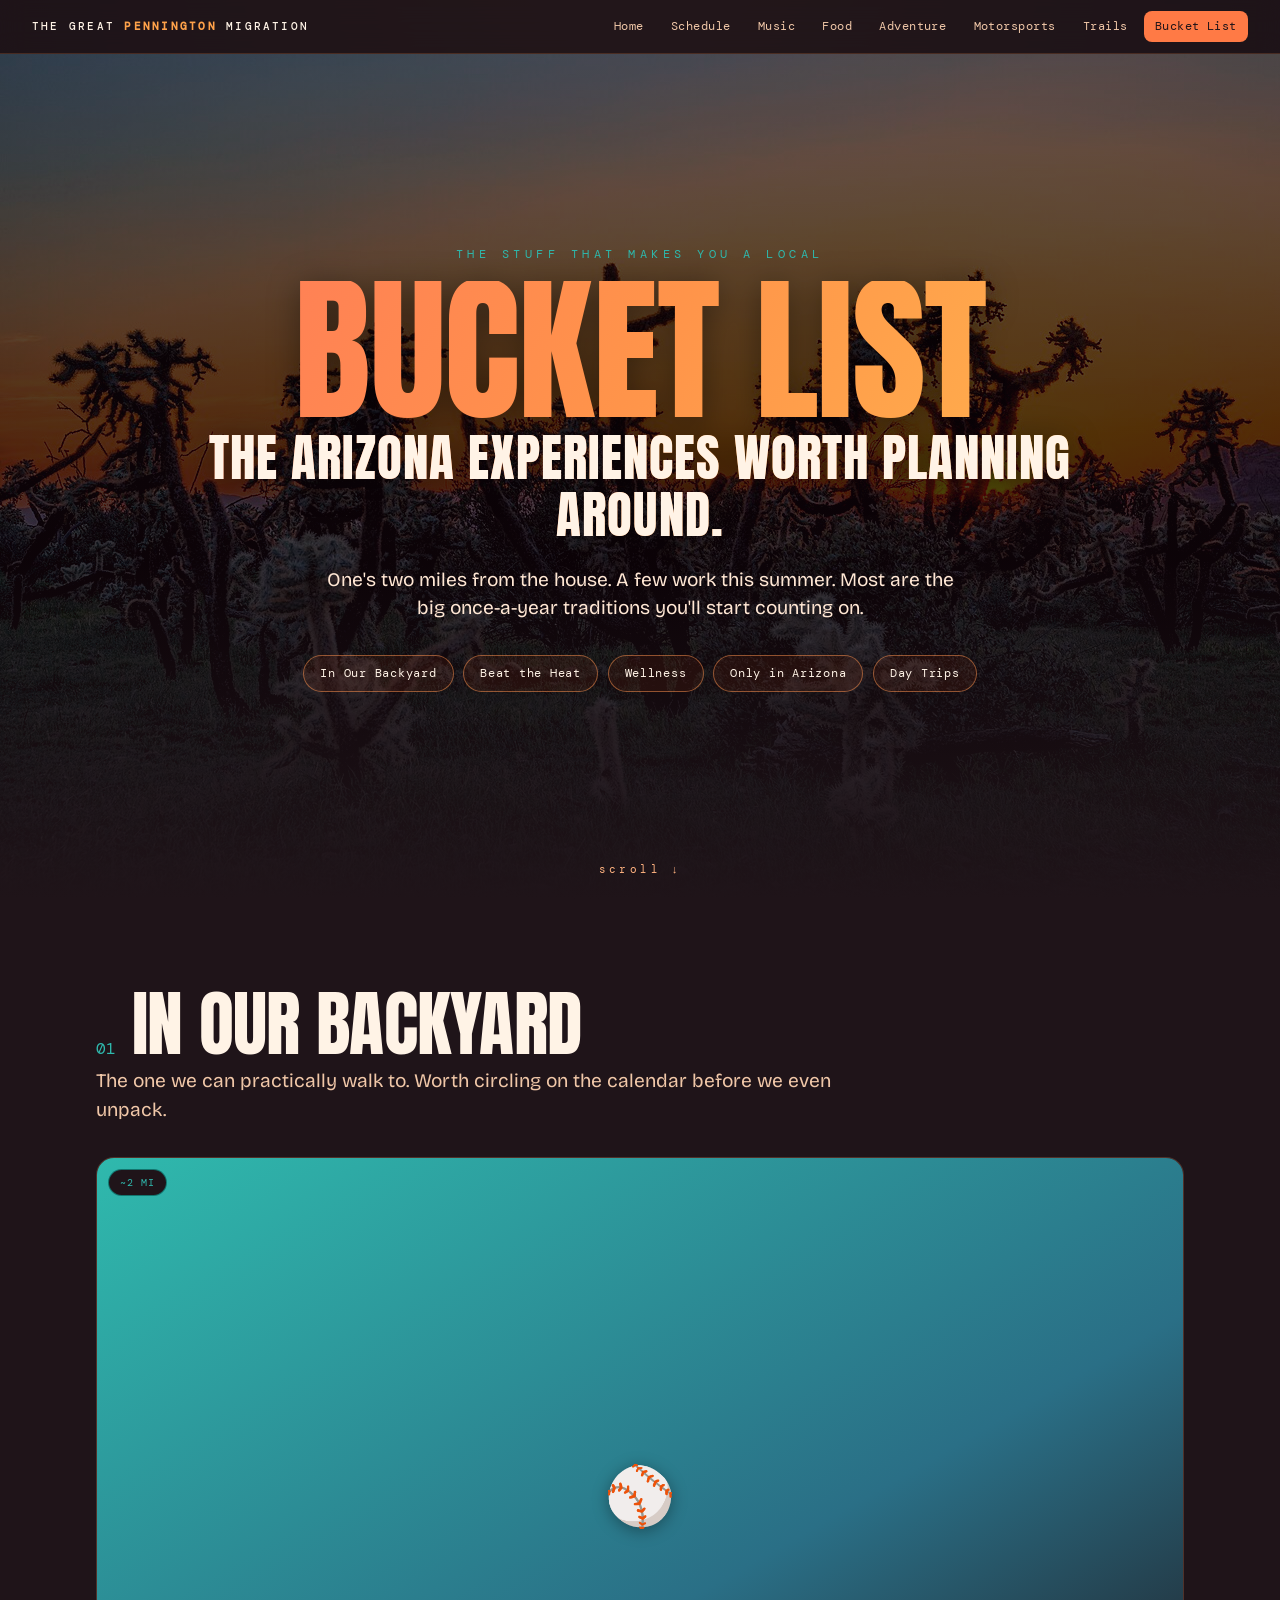
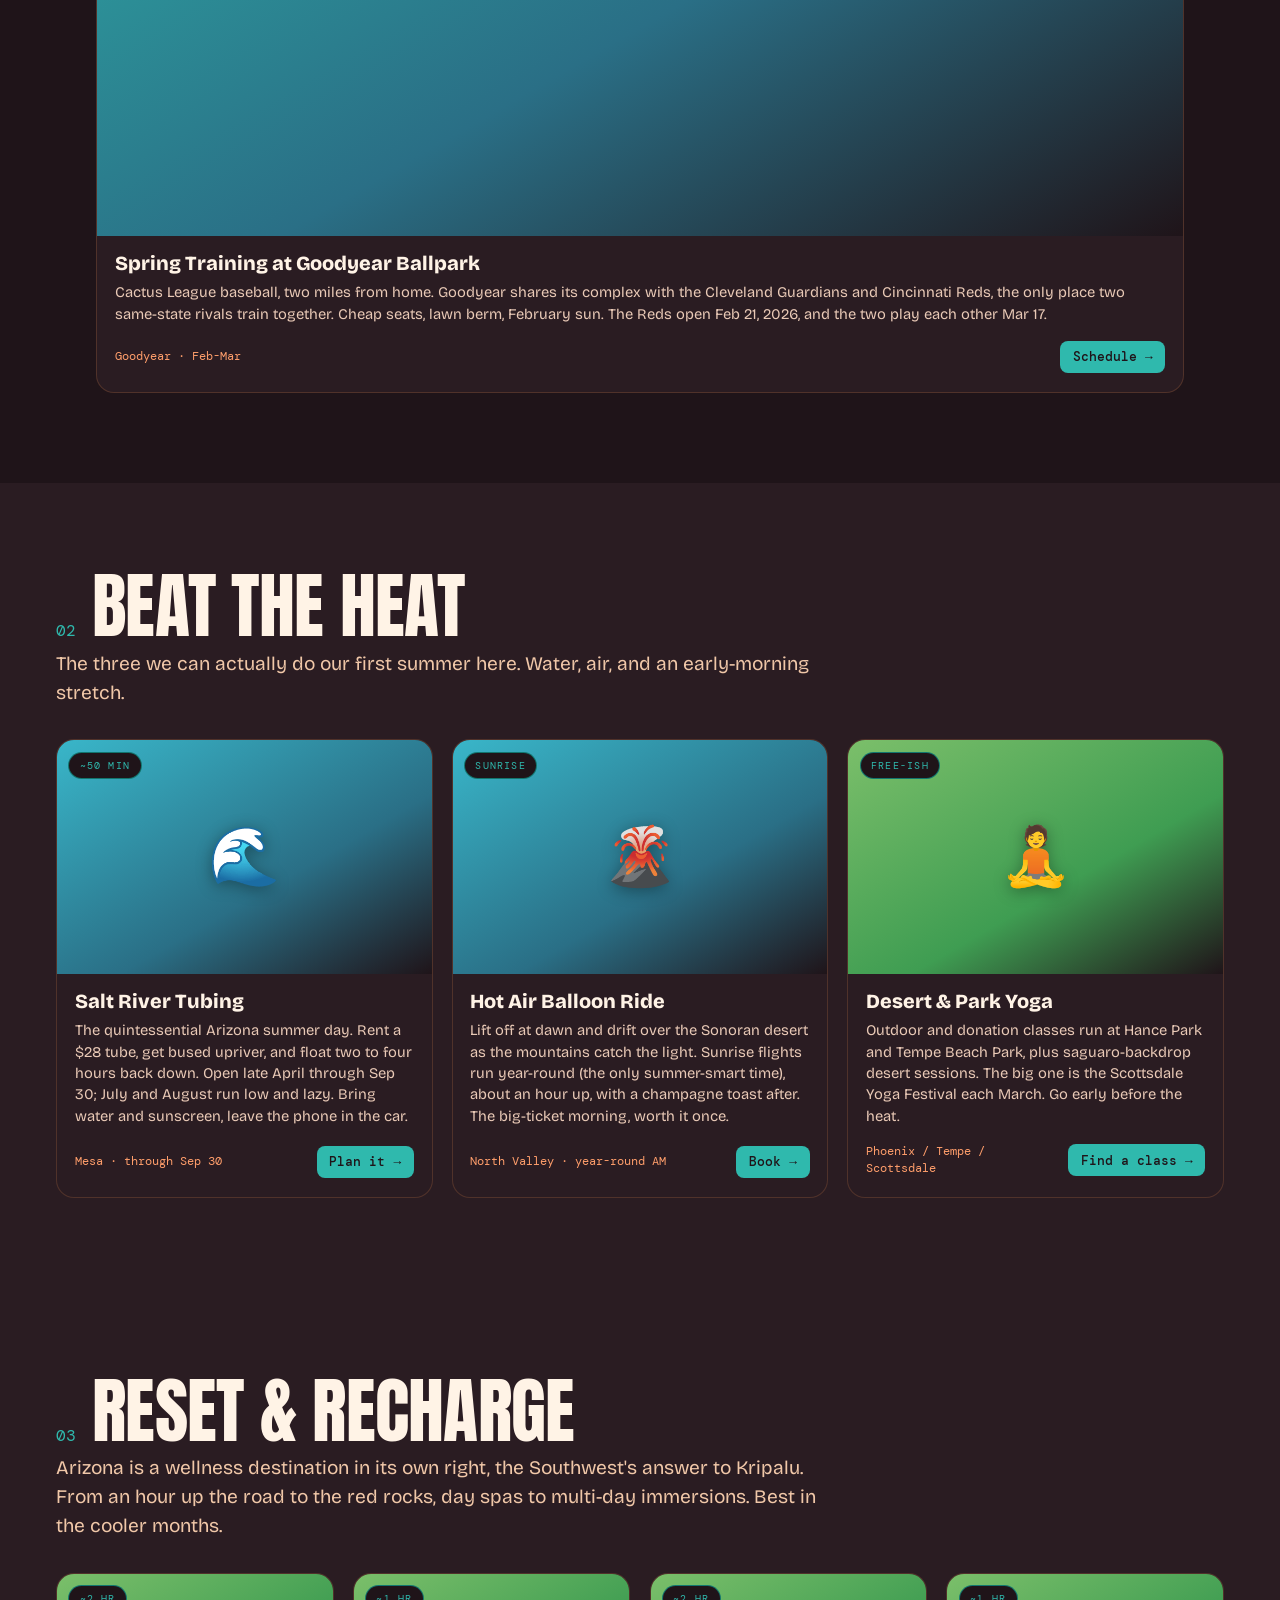
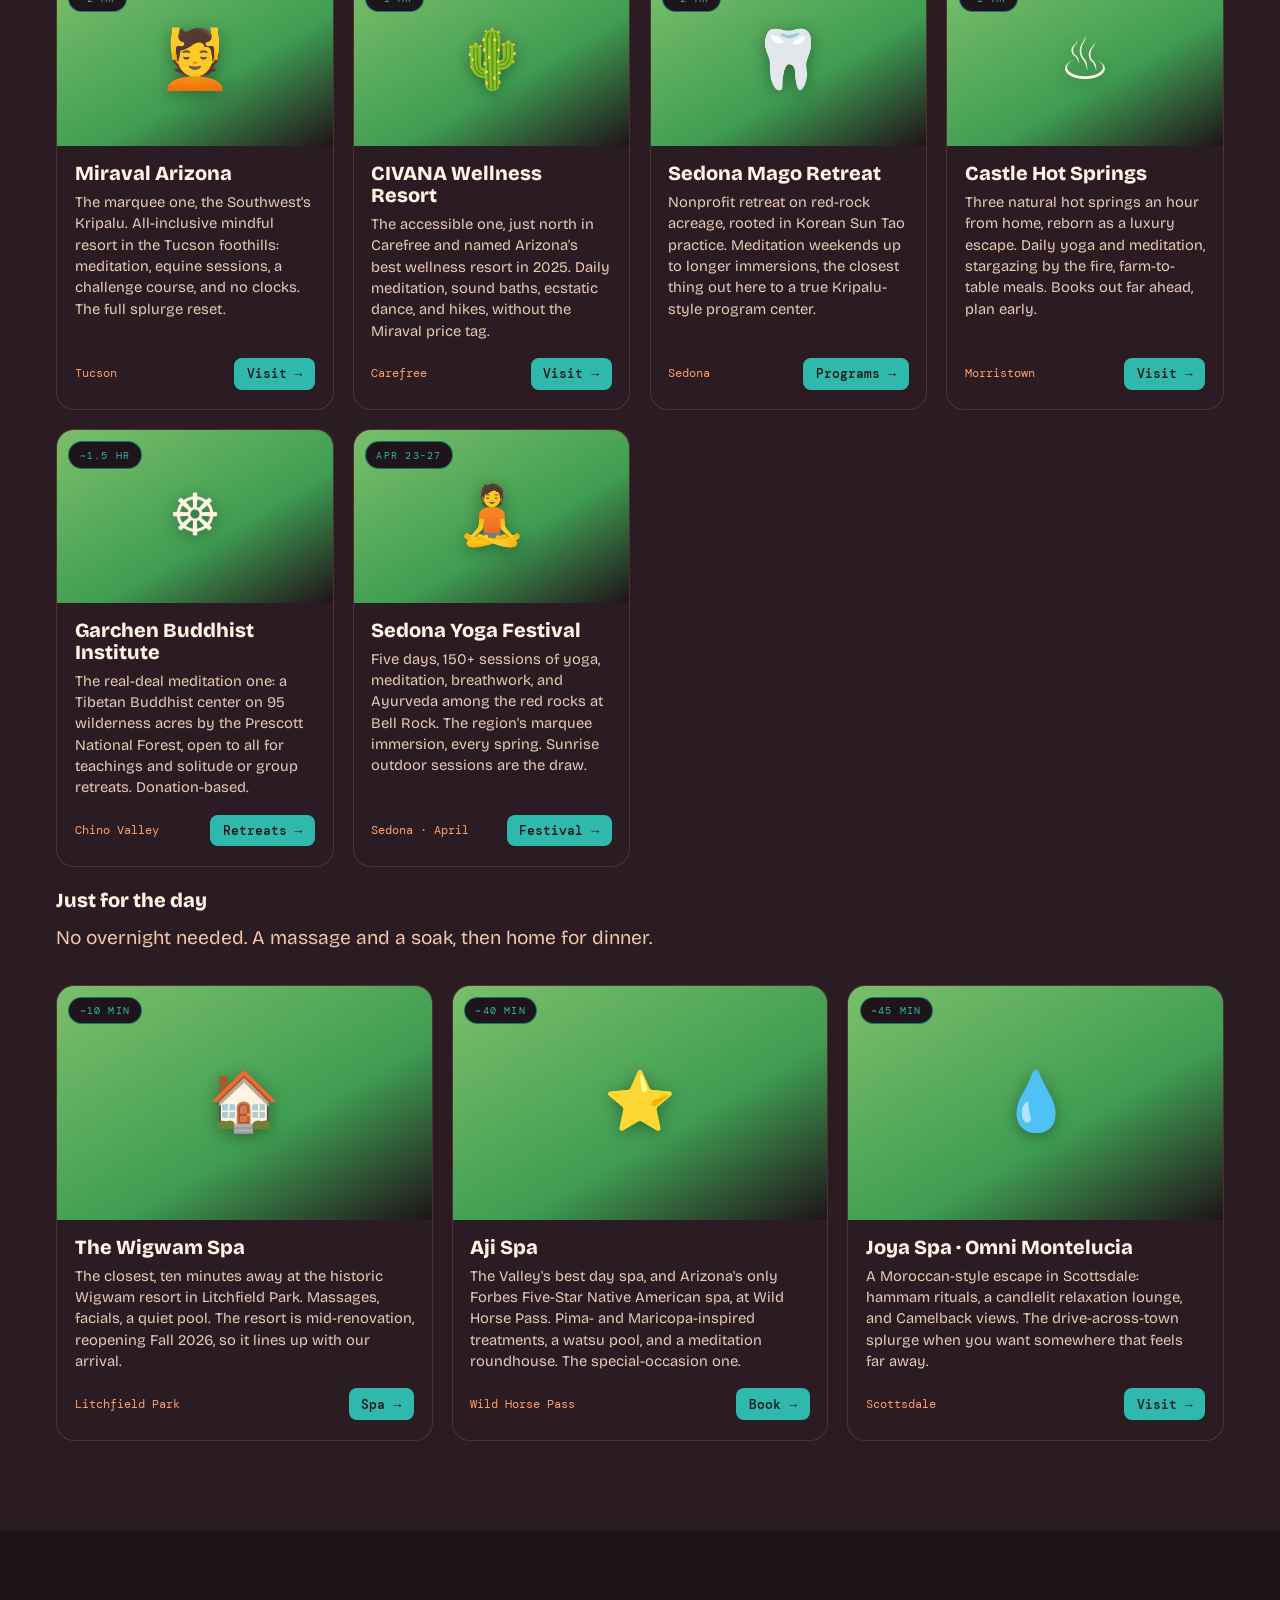
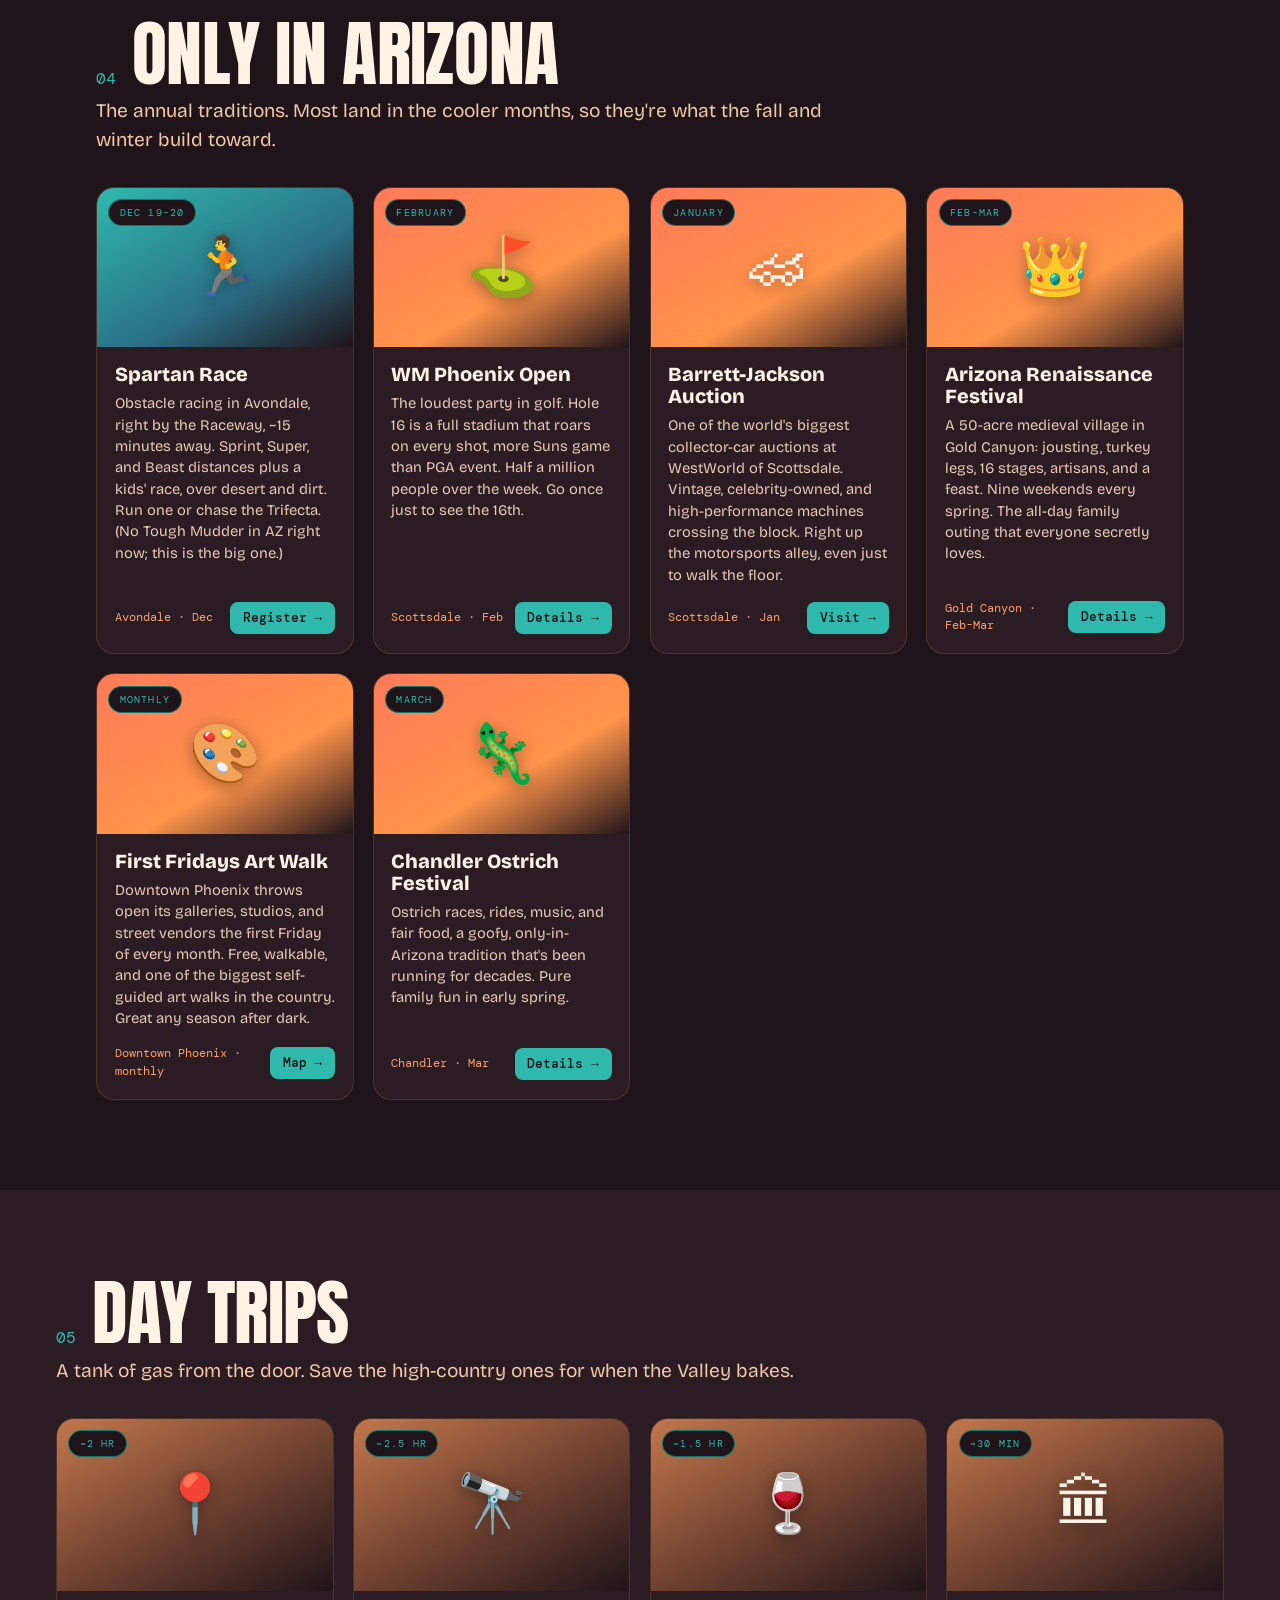
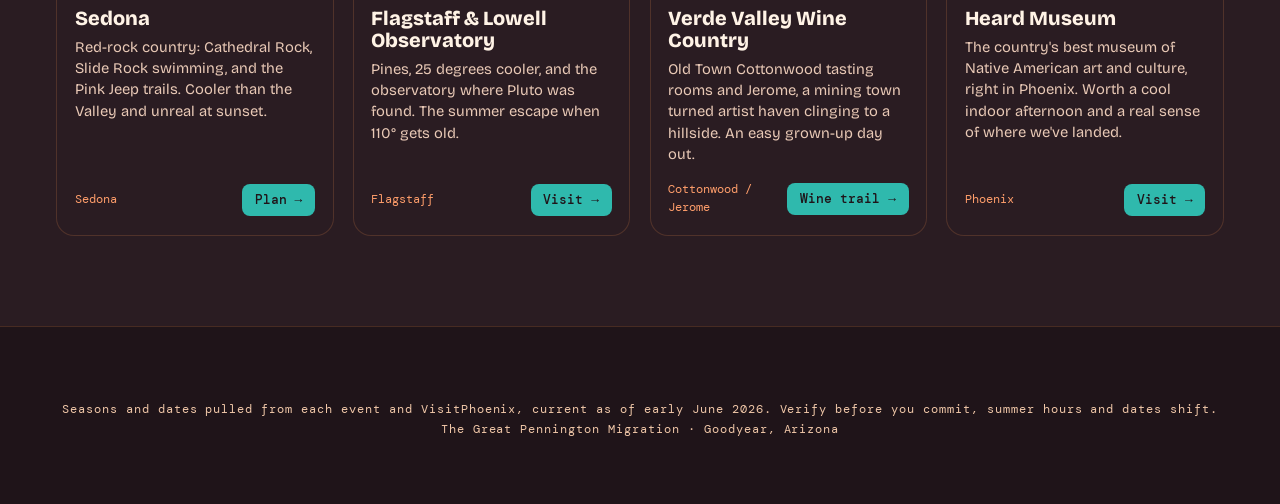
==== commit e9c2ec53: "Wellness: add 'Just for the day' local day-spa options Quick-reset day spas under the retreat sectio" ====
--- a/bucketlist.html
+++ b/bucketlist.html
@@ -136,6 +136,32 @@
       </div>
     </article>
   </div>
+
+  <h3 class="reveal mb-s mt-m">Just for the day</h3>
+  <p class="sec-sub reveal">No overnight needed. A massage and a soak, then home for dinner.</p>
+  <div class="grid g3">
+    <article class="card reveal">
+      <div class="card-img tile c-wellness"><span class="tag">~10 min</span><span class="emoji">&#127968;</span></div>
+      <div class="card-body"><h3>The Wigwam Spa</h3>
+        <p>The closest, ten minutes away at the historic Wigwam resort in Litchfield Park. Massages, facials, a quiet pool. The resort is mid-renovation, reopening Fall 2026, so it lines up with our arrival.</p>
+        <div class="card-foot"><span class="dist">Litchfield Park</span><a class="go" href="https://www.wigwamarizona.com" target="_blank" rel="noopener">Spa &rarr;</a></div>
+      </div>
+    </article>
+    <article class="card reveal">
+      <div class="card-img tile c-wellness"><span class="tag">~40 min</span><span class="emoji">&#11088;</span></div>
+      <div class="card-body"><h3>Aji Spa</h3>
+        <p>The Valley's best day spa, and Arizona's only Forbes Five-Star Native American spa, at Wild Horse Pass. Pima- and Maricopa-inspired treatments, a watsu pool, and a meditation roundhouse. The special-occasion one.</p>
+        <div class="card-foot"><span class="dist">Wild Horse Pass</span><a class="go" href="https://www.ajispa.com" target="_blank" rel="noopener">Book &rarr;</a></div>
+      </div>
+    </article>
+    <article class="card reveal">
+      <div class="card-img tile c-wellness"><span class="tag">~45 min</span><span class="emoji">&#128167;</span></div>
+      <div class="card-body"><h3>Joya Spa &middot; Omni Montelucia</h3>
+        <p>A Moroccan-style escape in Scottsdale: hammam rituals, a candlelit relaxation lounge, and Camelback views. The drive-across-town splurge when you want somewhere that feels far away.</p>
+        <div class="card-foot"><span class="dist">Scottsdale</span><a class="go" href="https://www.omnihotels.com/hotels/scottsdale-montelucia/spa" target="_blank" rel="noopener">Visit &rarr;</a></div>
+      </div>
+    </article>
+  </div>
 </div></section>
 
 <section id="signature">
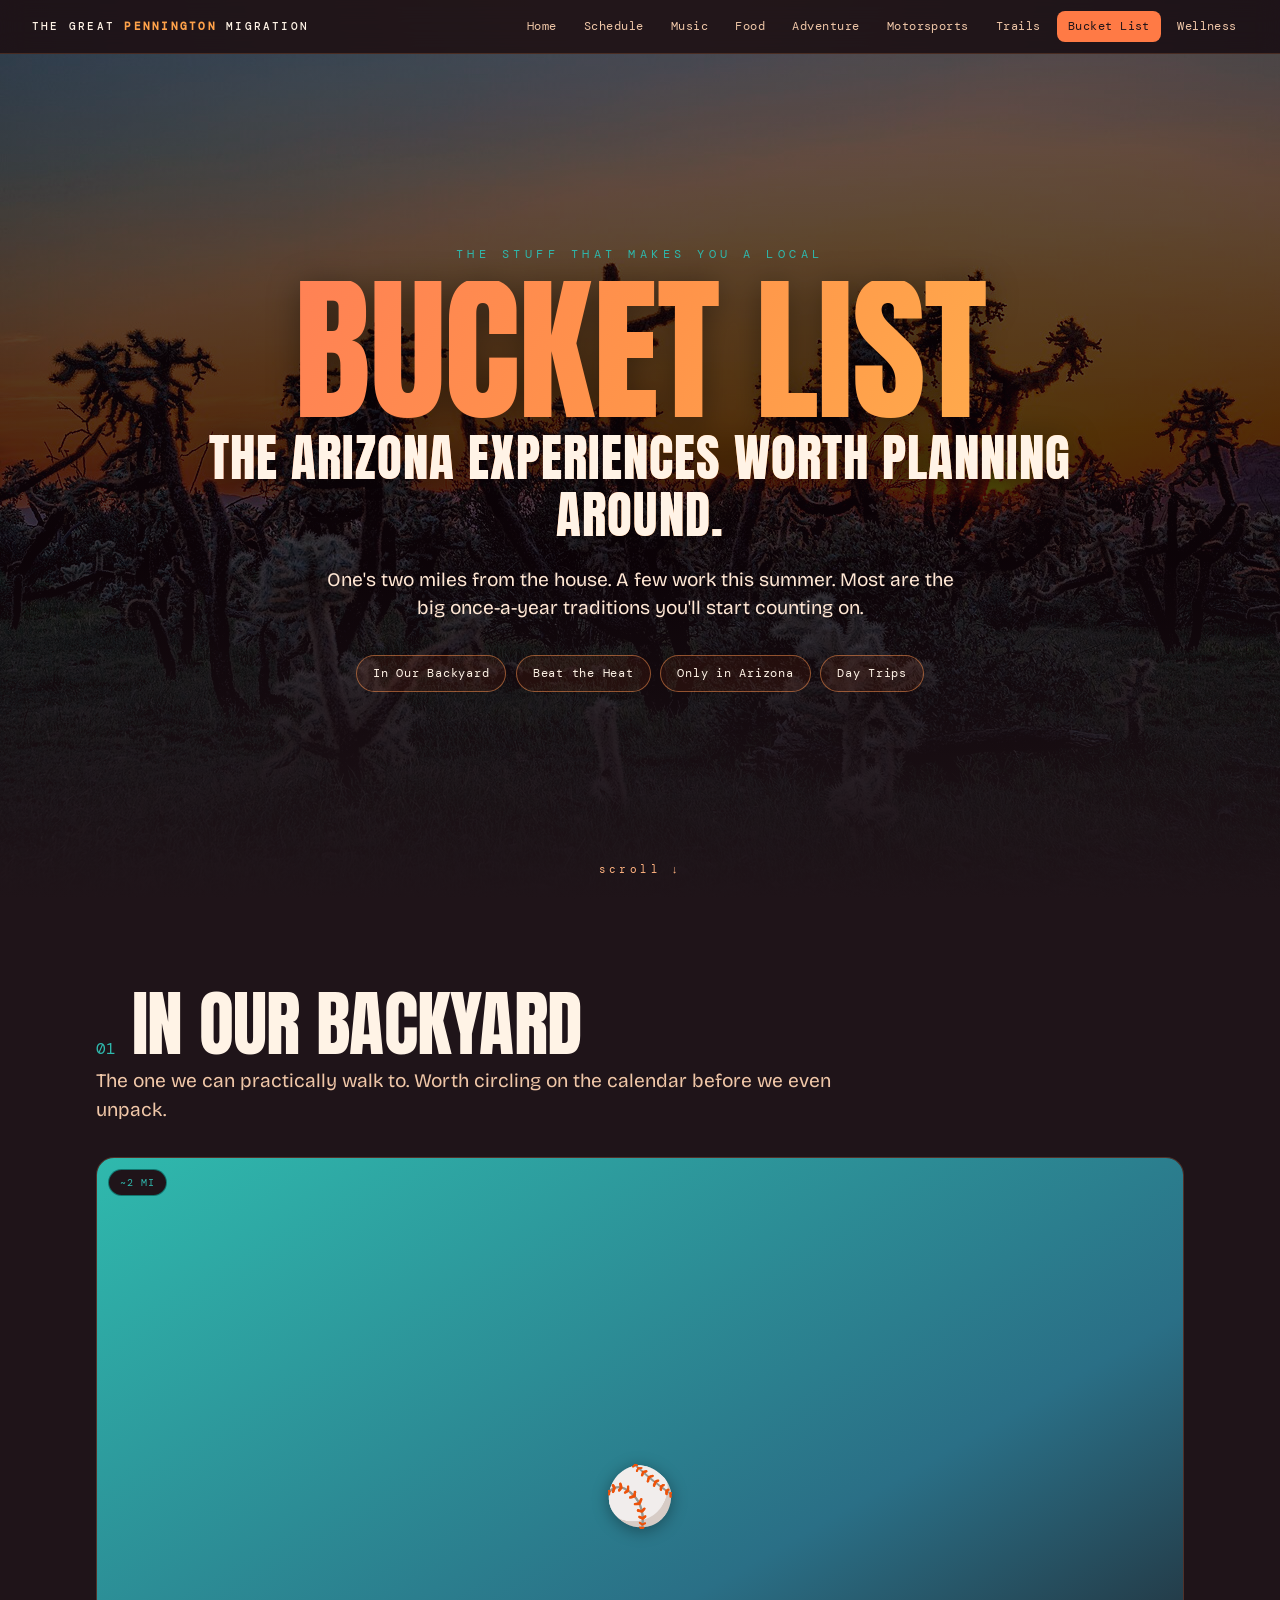
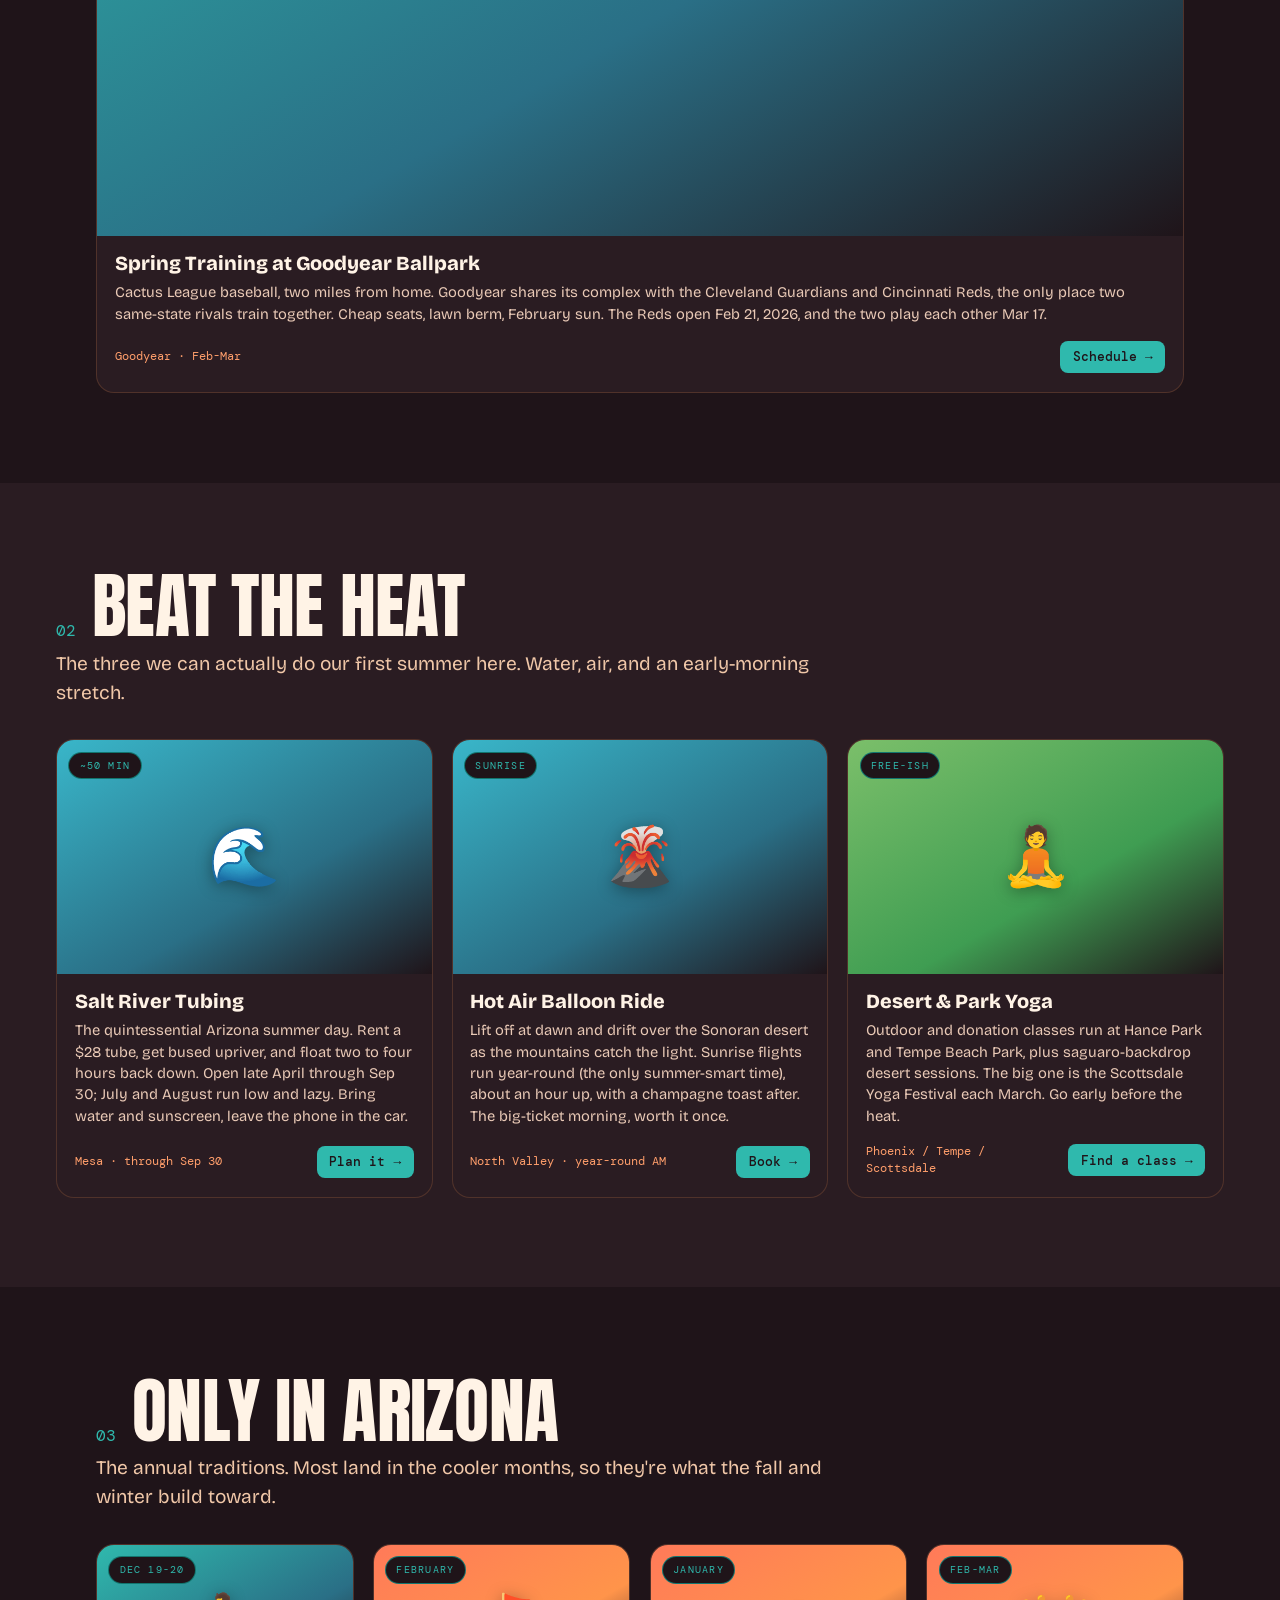
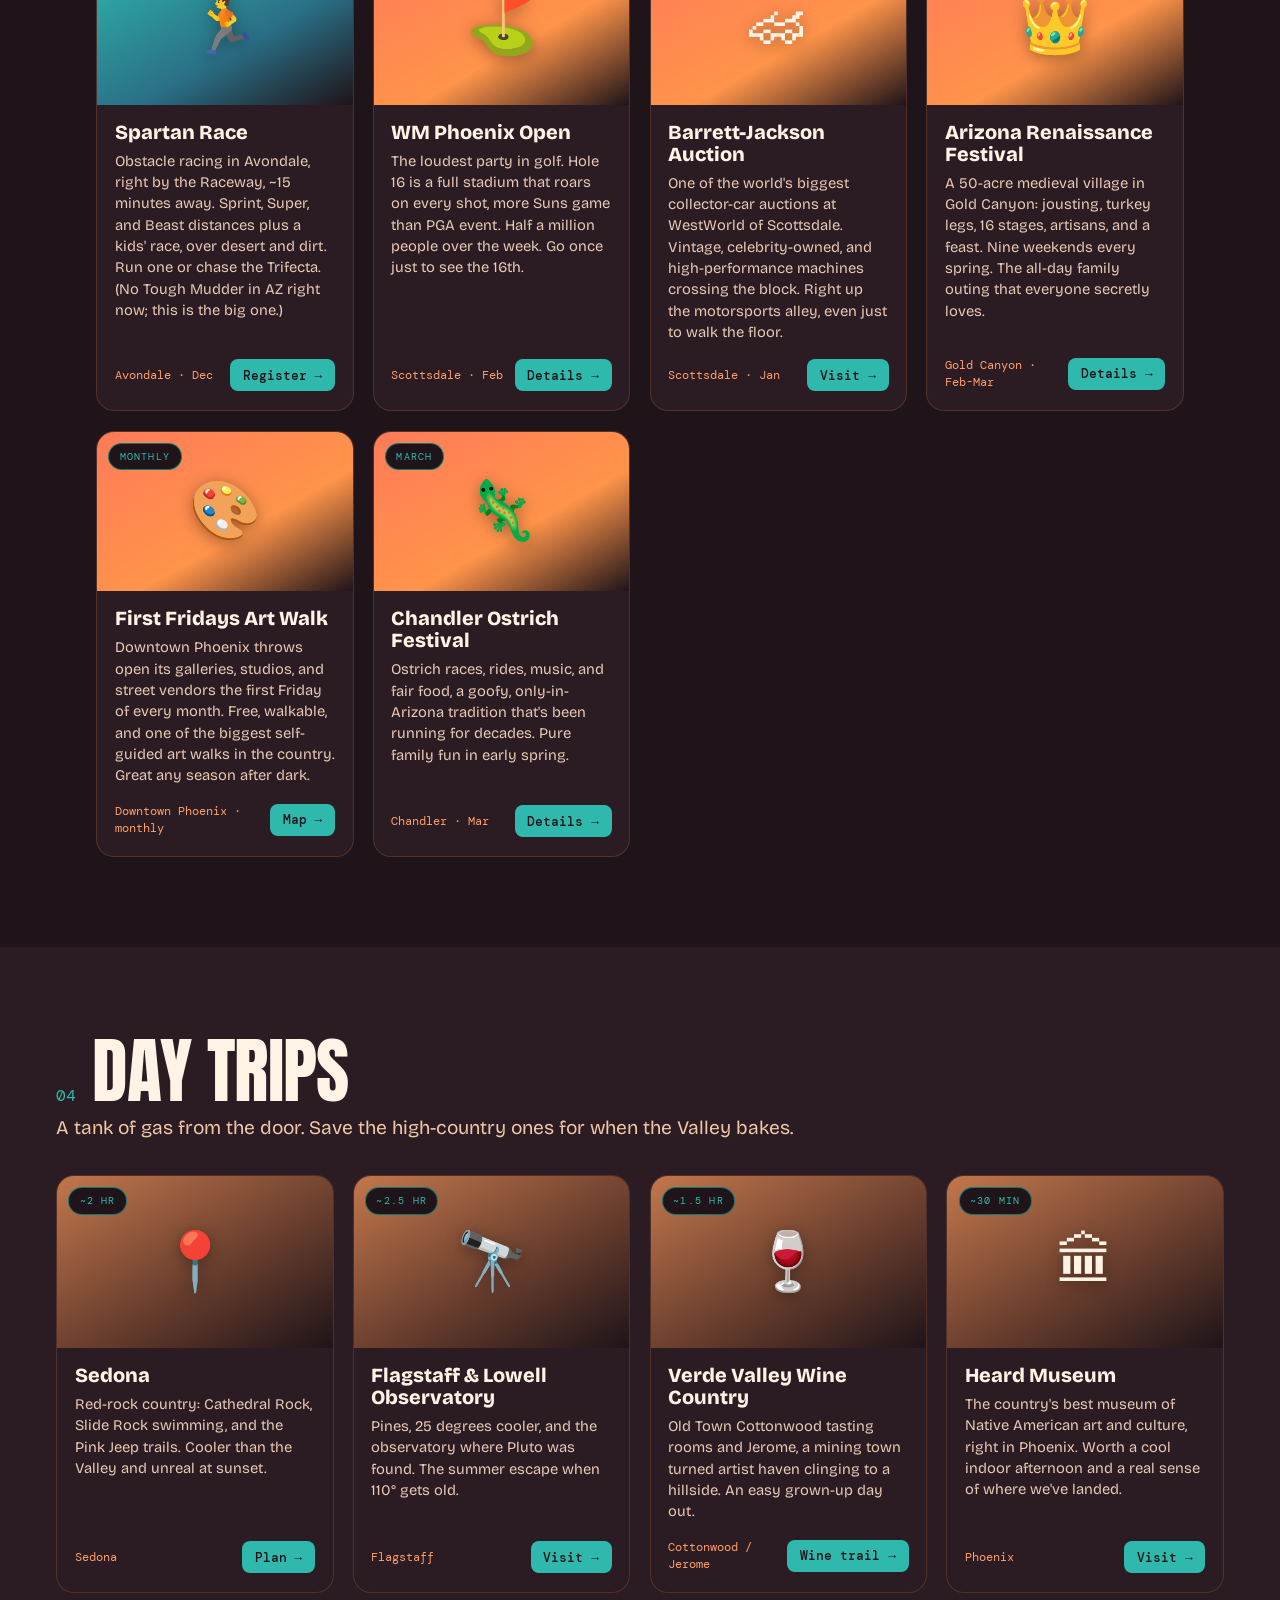
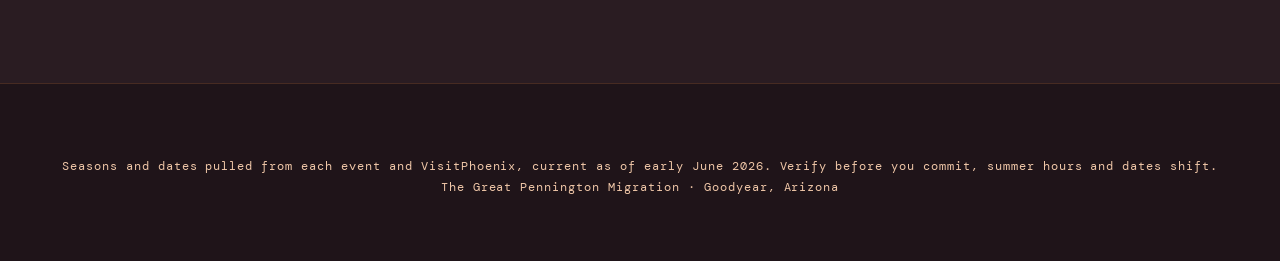
==== commit d3fb7bf3: "Move Wellness to its own page with a home card and nav entry - New wellness.html: retreats/immersion" ====
--- a/bucketlist.html
+++ b/bucketlist.html
@@ -5,13 +5,13 @@
 <meta name="viewport" content="width=device-width, initial-scale=1.0">
 <meta name="theme-color" content="#ff7a45">
 <title>Bucket List — The Great Pennington Migration</title>
-<meta name="description" content="The signature Arizona experiences: Spring Training, Salt River tubing, hot air balloons, wellness retreats like Miraval and Sedona Mago, the WM Open, Barrett-Jackson, and more.">
+<meta name="description" content="The signature Arizona experiences: Spring Training, Salt River tubing, hot air balloons, the WM Open, Barrett-Jackson, and more.">
 <link rel="manifest" href="manifest.json">
 <link rel="icon" href="icon-192.png">
 <link rel="preconnect" href="https://fonts.googleapis.com">
 <link rel="preconnect" href="https://fonts.gstatic.com" crossorigin>
 <link href="https://fonts.googleapis.com/css2?family=Anton&family=Bricolage+Grotesque:opsz,wght@12..96,400;12..96,600;12..96,800&family=DM+Mono:wght@400;500&display=swap" rel="stylesheet">
-<link rel="stylesheet" href="assets/site.css?v=8">
+<link rel="stylesheet" href="assets/site.css?v=9">
 </head>
 <body>
 
@@ -27,6 +27,7 @@
     <a href="motorsports.html">Motorsports</a>
     <a href="trails.html">Trails</a>
     <a href="bucketlist.html">Bucket List</a>
+    <a href="wellness.html">Wellness</a>
   </div>
 </nav>
 
@@ -39,7 +40,6 @@
     <nav class="chips reveal">
       <a class="chip" href="#backyard">In Our Backyard</a>
       <a class="chip" href="#summer">Beat the Heat</a>
-      <a class="chip" href="#wellness">Wellness</a>
       <a class="chip" href="#signature">Only in Arizona</a>
       <a class="chip" href="#daytrips">Day Trips</a>
     </nav>
@@ -89,83 +89,9 @@
   </div>
 </div></section>
 
-<section id="wellness" class="section-dark"><div class="inner">
-  <div class="sec-head reveal"><span class="sec-num">03</span><h2>Reset &amp; recharge</h2></div>
-  <p class="sec-sub reveal">Arizona is a wellness destination in its own right, the Southwest's answer to Kripalu. From an hour up the road to the red rocks, day spas to multi-day immersions. Best in the cooler months.</p>
-  <div class="grid g3">
-    <article class="card reveal">
-      <div class="card-img tile c-wellness"><span class="tag">~2 hr</span><span class="emoji">&#128134;</span></div>
-      <div class="card-body"><h3>Miraval Arizona</h3>
-        <p>The marquee one, the Southwest's Kripalu. All-inclusive mindful resort in the Tucson foothills: meditation, equine sessions, a challenge course, and no clocks. The full splurge reset.</p>
-        <div class="card-foot"><span class="dist">Tucson</span><a class="go" href="https://www.miravalresorts.com/miraval-arizona/" target="_blank" rel="noopener">Visit &rarr;</a></div>
-      </div>
-    </article>
-    <article class="card reveal">
-      <div class="card-img tile c-wellness"><span class="tag">~1 hr</span><span class="emoji">&#127797;</span></div>
-      <div class="card-body"><h3>CIVANA Wellness Resort</h3>
-        <p>The accessible one, just north in Carefree and named Arizona's best wellness resort in 2025. Daily meditation, sound baths, ecstatic dance, and hikes, without the Miraval price tag.</p>
-        <div class="card-foot"><span class="dist">Carefree</span><a class="go" href="https://www.civanacarefree.com" target="_blank" rel="noopener">Visit &rarr;</a></div>
-      </div>
-    </article>
-    <article class="card reveal">
-      <div class="card-img tile c-wellness"><span class="tag">~2 hr</span><span class="emoji">&#129463;</span></div>
-      <div class="card-body"><h3>Sedona Mago Retreat</h3>
-        <p>Nonprofit retreat on red-rock acreage, rooted in Korean Sun Tao practice. Meditation weekends up to longer immersions, the closest thing out here to a true Kripalu-style program center.</p>
-        <div class="card-foot"><span class="dist">Sedona</span><a class="go" href="https://www.sedonamago.org" target="_blank" rel="noopener">Programs &rarr;</a></div>
-      </div>
-    </article>
-    <article class="card reveal">
-      <div class="card-img tile c-wellness"><span class="tag">~1 hr</span><span class="emoji">&#9832;</span></div>
-      <div class="card-body"><h3>Castle Hot Springs</h3>
-        <p>Three natural hot springs an hour from home, reborn as a luxury escape. Daily yoga and meditation, stargazing by the fire, farm-to-table meals. Books out far ahead, plan early.</p>
-        <div class="card-foot"><span class="dist">Morristown</span><a class="go" href="https://www.castlehotsprings.com" target="_blank" rel="noopener">Visit &rarr;</a></div>
-      </div>
-    </article>
-    <article class="card reveal">
-      <div class="card-img tile c-wellness"><span class="tag">~1.5 hr</span><span class="emoji">&#9784;</span></div>
-      <div class="card-body"><h3>Garchen Buddhist Institute</h3>
-        <p>The real-deal meditation one: a Tibetan Buddhist center on 95 wilderness acres by the Prescott National Forest, open to all for teachings and solitude or group retreats. Donation-based.</p>
-        <div class="card-foot"><span class="dist">Chino Valley</span><a class="go" href="https://garchen.net" target="_blank" rel="noopener">Retreats &rarr;</a></div>
-      </div>
-    </article>
-    <article class="card reveal">
-      <div class="card-img tile c-wellness"><span class="tag">Apr 23-27</span><span class="emoji">&#129496;</span></div>
-      <div class="card-body"><h3>Sedona Yoga Festival</h3>
-        <p>Five days, 150+ sessions of yoga, meditation, breathwork, and Ayurveda among the red rocks at Bell Rock. The region's marquee immersion, every spring. Sunrise outdoor sessions are the draw.</p>
-        <div class="card-foot"><span class="dist">Sedona &middot; April</span><a class="go" href="https://sedonayogafestival.com" target="_blank" rel="noopener">Festival &rarr;</a></div>
-      </div>
-    </article>
-  </div>
-
-  <h3 class="reveal mb-s mt-m">Just for the day</h3>
-  <p class="sec-sub reveal">No overnight needed. A massage and a soak, then home for dinner.</p>
-  <div class="grid g3">
-    <article class="card reveal">
-      <div class="card-img tile c-wellness"><span class="tag">~10 min</span><span class="emoji">&#127968;</span></div>
-      <div class="card-body"><h3>The Wigwam Spa</h3>
-        <p>The closest, ten minutes away at the historic Wigwam resort in Litchfield Park. Massages, facials, a quiet pool. The resort is mid-renovation, reopening Fall 2026, so it lines up with our arrival.</p>
-        <div class="card-foot"><span class="dist">Litchfield Park</span><a class="go" href="https://www.wigwamarizona.com" target="_blank" rel="noopener">Spa &rarr;</a></div>
-      </div>
-    </article>
-    <article class="card reveal">
-      <div class="card-img tile c-wellness"><span class="tag">~40 min</span><span class="emoji">&#11088;</span></div>
-      <div class="card-body"><h3>Aji Spa</h3>
-        <p>The Valley's best day spa, and Arizona's only Forbes Five-Star Native American spa, at Wild Horse Pass. Pima- and Maricopa-inspired treatments, a watsu pool, and a meditation roundhouse. The special-occasion one.</p>
-        <div class="card-foot"><span class="dist">Wild Horse Pass</span><a class="go" href="https://www.ajispa.com" target="_blank" rel="noopener">Book &rarr;</a></div>
-      </div>
-    </article>
-    <article class="card reveal">
-      <div class="card-img tile c-wellness"><span class="tag">~45 min</span><span class="emoji">&#128167;</span></div>
-      <div class="card-body"><h3>Joya Spa &middot; Omni Montelucia</h3>
-        <p>A Moroccan-style escape in Scottsdale: hammam rituals, a candlelit relaxation lounge, and Camelback views. The drive-across-town splurge when you want somewhere that feels far away.</p>
-        <div class="card-foot"><span class="dist">Scottsdale</span><a class="go" href="https://www.omnihotels.com/hotels/scottsdale-montelucia/spa" target="_blank" rel="noopener">Visit &rarr;</a></div>
-      </div>
-    </article>
-  </div>
-</div></section>
 
 <section id="signature">
-  <div class="sec-head reveal"><span class="sec-num">04</span><h2>Only in Arizona</h2></div>
+  <div class="sec-head reveal"><span class="sec-num">03</span><h2>Only in Arizona</h2></div>
   <p class="sec-sub reveal">The annual traditions. Most land in the cooler months, so they're what the fall and winter build toward.</p>
   <div class="grid g3">
     <article class="card reveal">
@@ -214,7 +140,7 @@
 </section>
 
 <section id="daytrips" class="section-dark"><div class="inner">
-  <div class="sec-head reveal"><span class="sec-num">05</span><h2>Day trips</h2></div>
+  <div class="sec-head reveal"><span class="sec-num">04</span><h2>Day trips</h2></div>
   <p class="sec-sub reveal">A tank of gas from the door. Save the high-country ones for when the Valley bakes.</p>
   <div class="grid g4">
     <article class="card reveal">
@@ -252,6 +178,6 @@
   <p>Seasons and dates pulled from each event and VisitPhoenix, current as of early June 2026. Verify before you commit, summer hours and dates shift.<br>The Great Pennington Migration &middot; Goodyear, Arizona</p>
 </footer>
 
-<script src="assets/site.js?v=8"></script>
+<script src="assets/site.js?v=9"></script>
 </body>
 </html>
--- a/assets/site.css
+++ b/assets/site.css
@@ -102,7 +102,7 @@
 .nav {
   position: sticky; top: 0; z-index: 50;
   display: flex; align-items: center; justify-content: space-between;
-  gap: 1rem; height: var(--nav-h); padding: 0 clamp(1rem, 4vw, 2rem);
+  gap: 1rem; min-height: var(--nav-h); padding: 0 clamp(1rem, 4vw, 2rem);
   background: rgba(31,20,25,.8);
   backdrop-filter: blur(12px); -webkit-backdrop-filter: blur(12px);
   border-bottom: 1px solid var(--line);
@@ -126,7 +126,7 @@
   color: var(--sand); text-decoration: none; white-space: nowrap; font-weight: 500;
 }
 .nav-brand b { color: var(--sun-2); }
-.nav-links { display: flex; gap: .3rem; }
+.nav-links { display: flex; gap: .3rem; flex-wrap: wrap; justify-content: flex-end; }
 .nav-links a {
   font-family: var(--f-mono); font-size: .72rem; letter-spacing: .04em; text-decoration: none;
   color: var(--sand-mut); padding: .4rem .7rem; border-radius: var(--r-sm); transition: .2s; white-space: nowrap;
@@ -279,6 +279,7 @@
 .hub-card.is-adventure::before  { background: linear-gradient(150deg, #3f9d52 0%, #b56a1f 70%, #1f1419 100%); }
 .hub-card.is-motorsports::before{ background: linear-gradient(150deg, #2fb9ad 0%, #2a6f86 60%, #1f1419 100%); }
 .hub-card.is-trails::before     { background: linear-gradient(150deg, #c2774c 0%, #6b3f2e 55%, #1f1419 100%); }
+.hub-card.is-wellness::before   { background: linear-gradient(150deg, #6db28f 0%, #5a7d8f 55%, #1f1419 100%); }
 .hub-card > * { position: relative; z-index: 1; }
 .hub-card:hover { transform: translateY(-5px); border-color: var(--sun); box-shadow: 0 16px 34px -18px rgba(0,0,0,.5); }
 .hub-card .h-label { font-family: var(--f-mono); font-size: .68rem; letter-spacing: .16em; text-transform: uppercase; color: rgba(255,243,230,.85); }
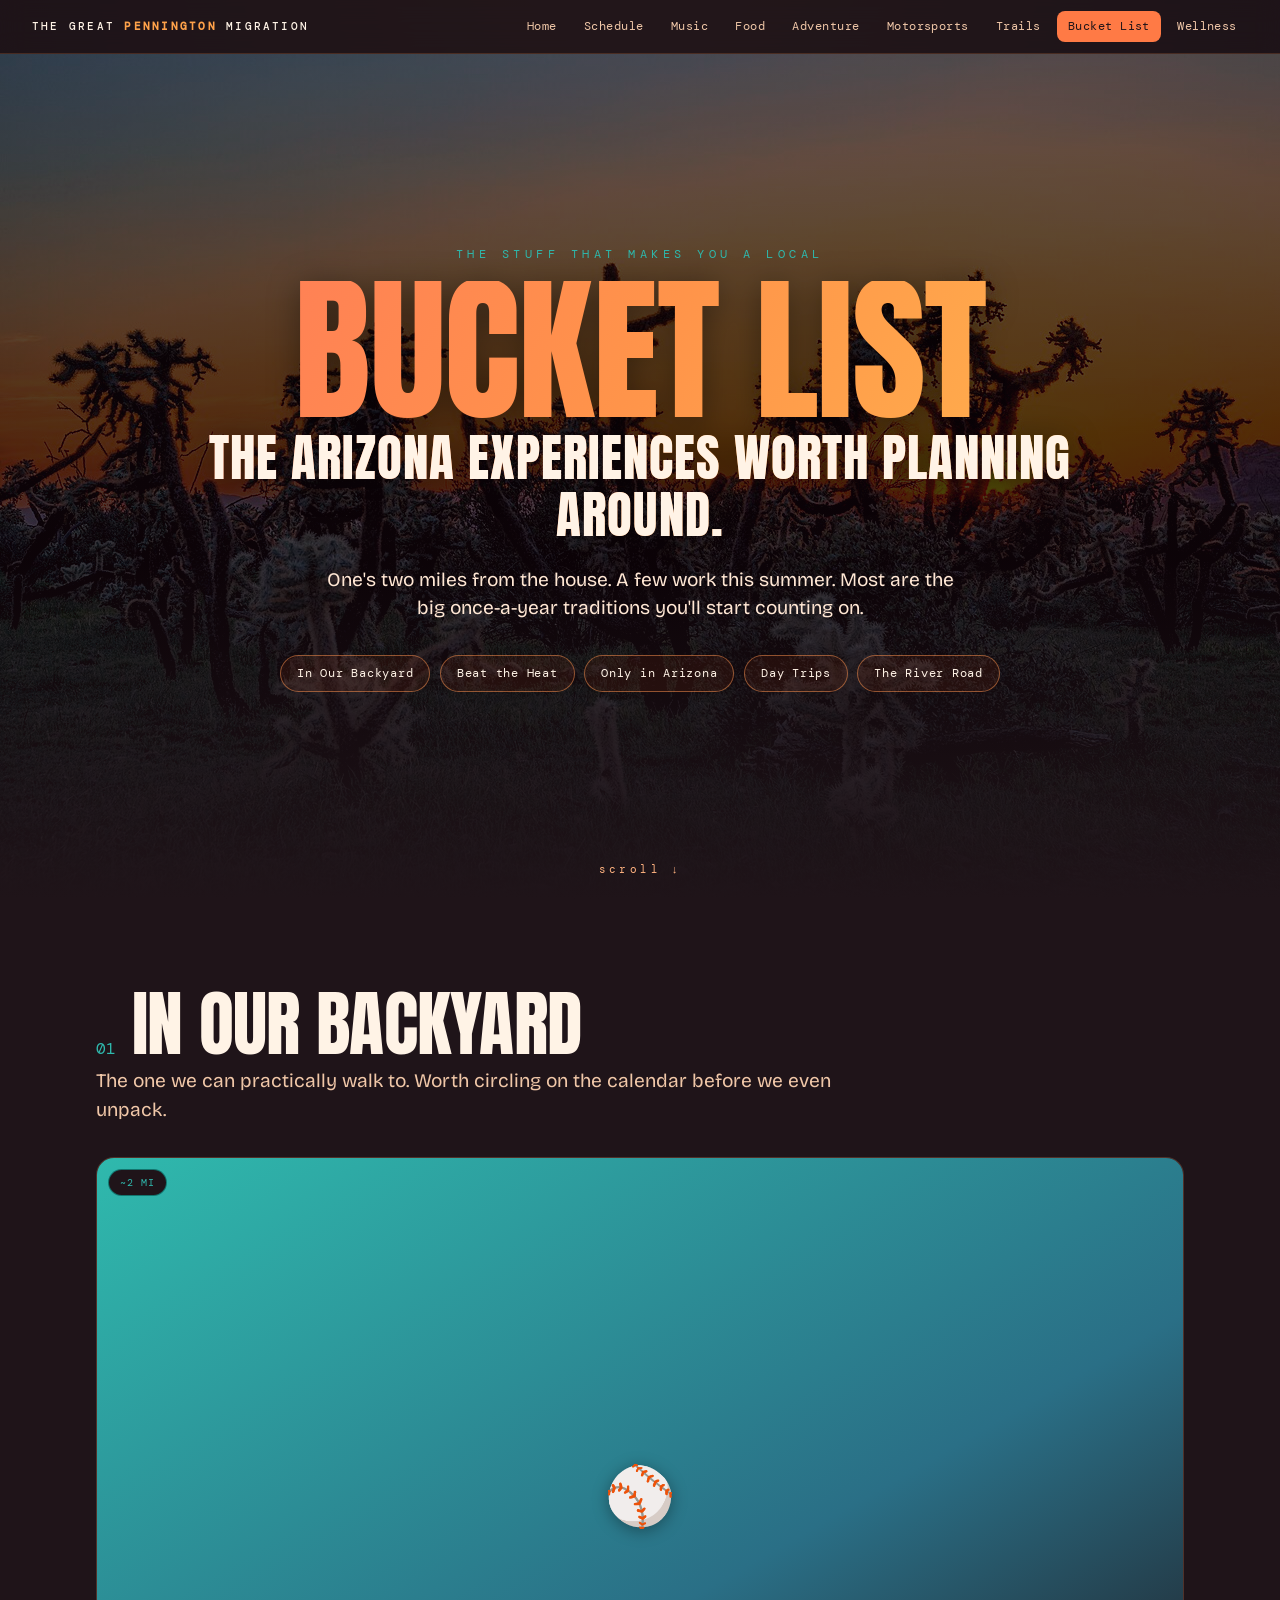
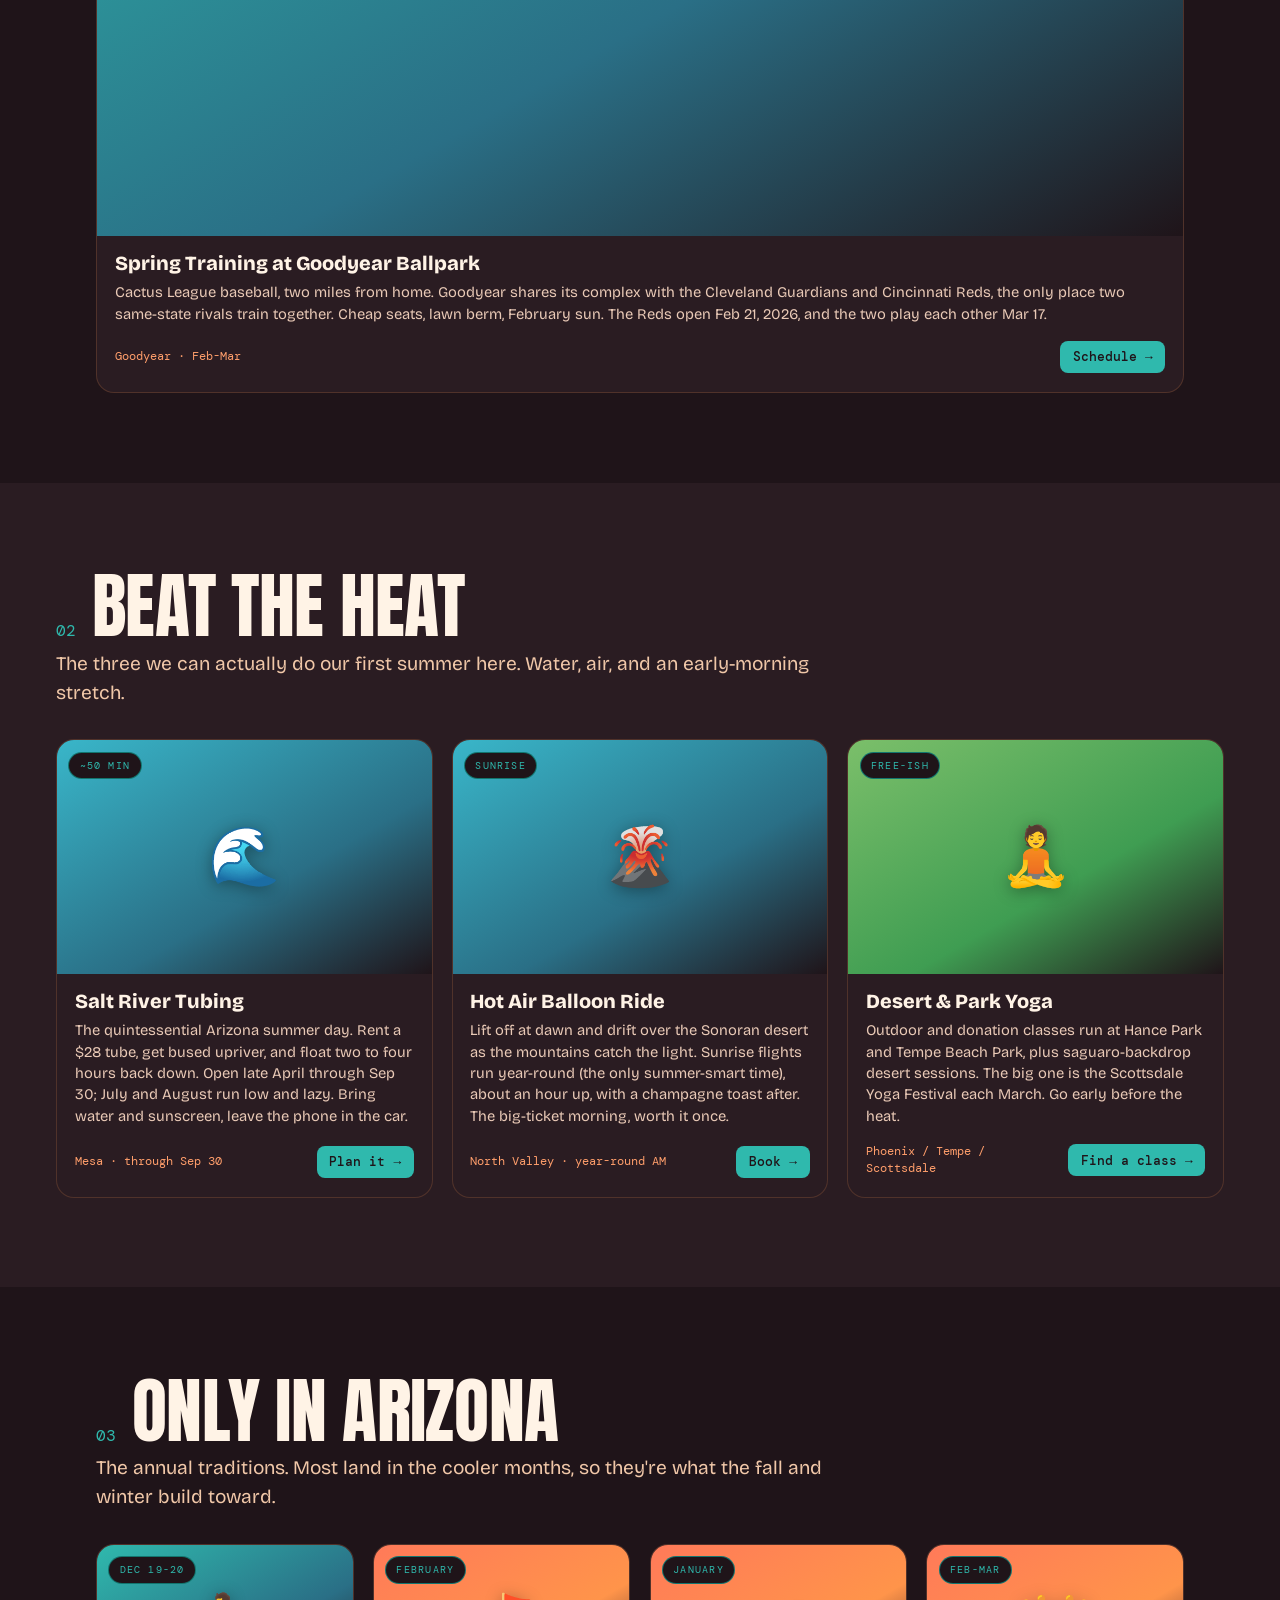
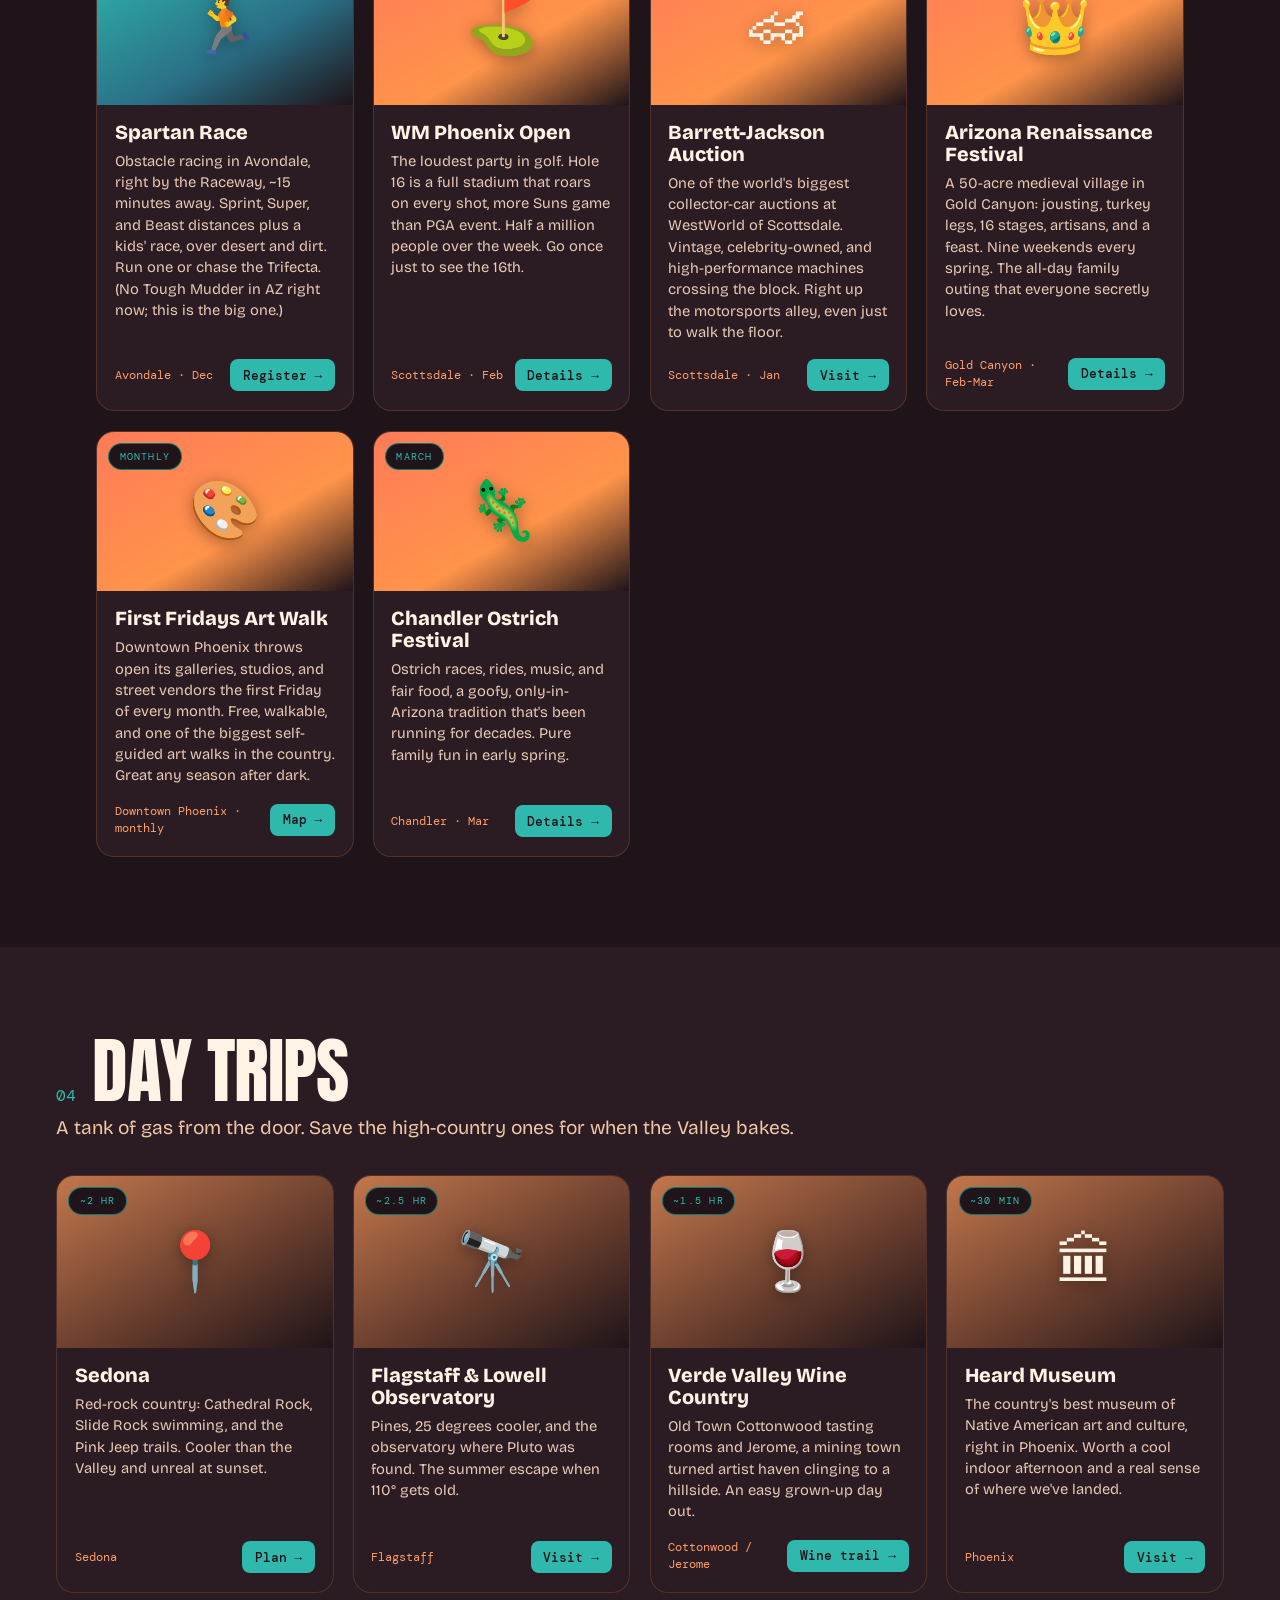
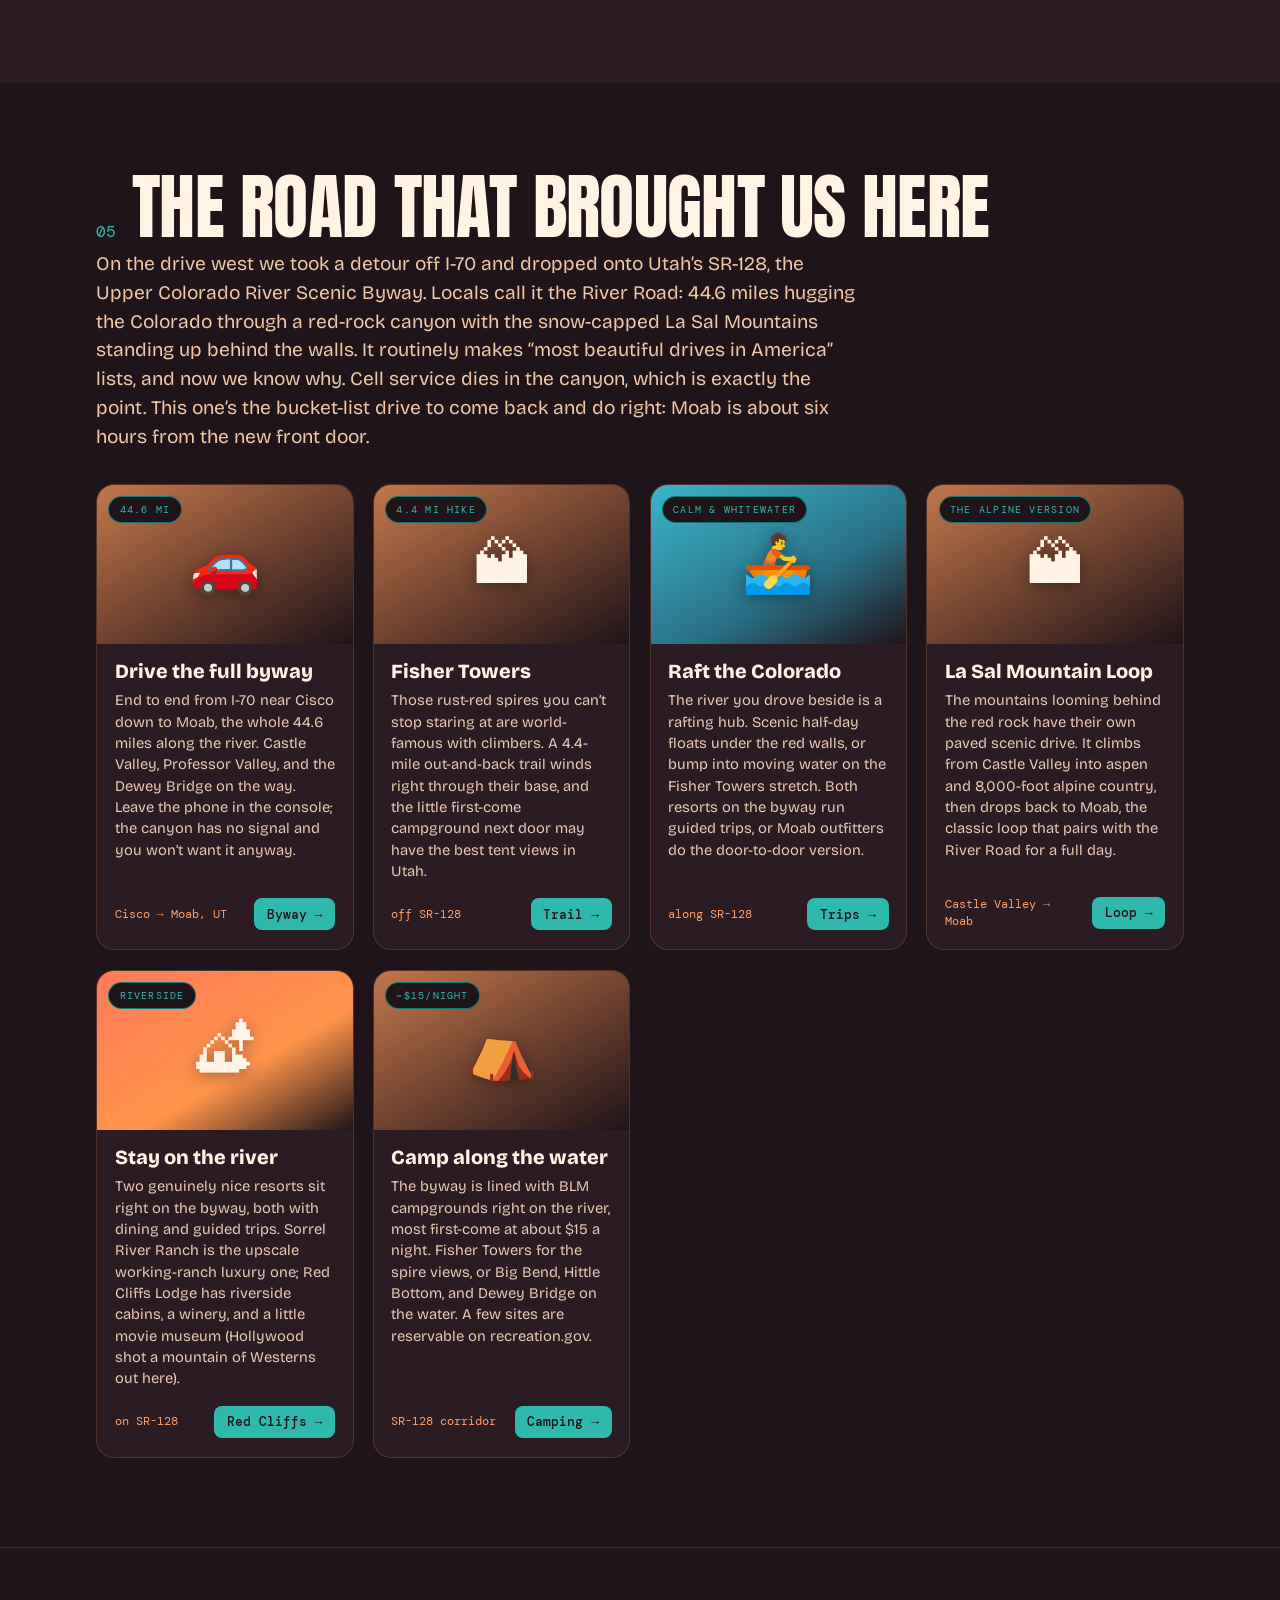
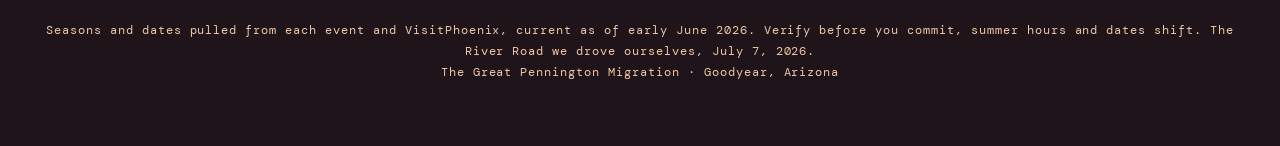
==== commit cc6fc7ab: "Bucket List: add "The road that brought us here" (SR-128 River Road) New section 05 on the actual dr" ====
--- a/bucketlist.html
+++ b/bucketlist.html
@@ -5,13 +5,13 @@
 <meta name="viewport" content="width=device-width, initial-scale=1.0">
 <meta name="theme-color" content="#ff7a45">
 <title>Bucket List — The Great Pennington Migration</title>
-<meta name="description" content="The signature Arizona experiences: Spring Training, Salt River tubing, hot air balloons, the WM Open, Barrett-Jackson, and more.">
+<meta name="description" content="The signature Arizona experiences: Spring Training, Salt River tubing, hot air balloons, the WM Open, Barrett-Jackson, plus the River Road we drove on the way west.">
 <link rel="manifest" href="manifest.json">
 <link rel="icon" href="icon-192.png">
 <link rel="preconnect" href="https://fonts.googleapis.com">
 <link rel="preconnect" href="https://fonts.gstatic.com" crossorigin>
 <link href="https://fonts.googleapis.com/css2?family=Anton&family=Bricolage+Grotesque:opsz,wght@12..96,400;12..96,600;12..96,800&family=DM+Mono:wght@400;500&display=swap" rel="stylesheet">
-<link rel="stylesheet" href="assets/site.css?v=9">
+<link rel="stylesheet" href="assets/site.css?v=20">
 </head>
 <body>
 
@@ -42,6 +42,7 @@
       <a class="chip" href="#summer">Beat the Heat</a>
       <a class="chip" href="#signature">Only in Arizona</a>
       <a class="chip" href="#daytrips">Day Trips</a>
+      <a class="chip" href="#riverroad">The River Road</a>
     </nav>
   </div>
   <div class="scroll-cue">scroll &darr;</div>
@@ -174,10 +175,59 @@
   </div>
 </div></section>
 
+<section id="riverroad">
+  <div class="sec-head reveal"><span class="sec-num">05</span><h2>The road that brought us here</h2></div>
+  <p class="sec-sub reveal">On the drive west we took a detour off I-70 and dropped onto Utah&rsquo;s SR-128, the Upper Colorado River Scenic Byway. Locals call it the River Road: 44.6 miles hugging the Colorado through a red-rock canyon with the snow-capped La Sal Mountains standing up behind the walls. It routinely makes &ldquo;most beautiful drives in America&rdquo; lists, and now we know why. Cell service dies in the canyon, which is exactly the point. This one&rsquo;s the bucket-list drive to come back and do right: Moab is about six hours from the new front door.</p>
+  <div class="grid g3">
+    <article class="card reveal">
+      <div class="card-img tile c-trip"><span class="tag">44.6 mi</span><span class="emoji">&#128663;</span></div>
+      <div class="card-body"><h3>Drive the full byway</h3>
+        <p>End to end from I-70 near Cisco down to Moab, the whole 44.6 miles along the river. Castle Valley, Professor Valley, and the Dewey Bridge on the way. Leave the phone in the console; the canyon has no signal and you won&rsquo;t want it anyway.</p>
+        <div class="card-foot"><span class="dist">Cisco &rarr; Moab, UT</span><a class="go" href="https://www.discovermoab.com/places-to-go/scenic-byways/scenic-byway-u-128/" target="_blank" rel="noopener">Byway &rarr;</a></div>
+      </div>
+    </article>
+    <article class="card reveal">
+      <div class="card-img tile c-trip"><span class="tag">4.4 mi hike</span><span class="emoji">&#127956;</span></div>
+      <div class="card-body"><h3>Fisher Towers</h3>
+        <p>Those rust-red spires you can&rsquo;t stop staring at are world-famous with climbers. A 4.4-mile out-and-back trail winds right through their base, and the little first-come campground next door may have the best tent views in Utah.</p>
+        <div class="card-foot"><span class="dist">off SR-128</span><a class="go" href="https://www.blm.gov/visit/fisher-towers" target="_blank" rel="noopener">Trail &rarr;</a></div>
+      </div>
+    </article>
+    <article class="card reveal">
+      <div class="card-img tile c-water"><span class="tag">calm &amp; whitewater</span><span class="emoji">&#128675;</span></div>
+      <div class="card-body"><h3>Raft the Colorado</h3>
+        <p>The river you drove beside is a rafting hub. Scenic half-day floats under the red walls, or bump into moving water on the Fisher Towers stretch. Both resorts on the byway run guided trips, or Moab outfitters do the door-to-door version.</p>
+        <div class="card-foot"><span class="dist">along SR-128</span><a class="go" href="https://www.moabadventurecenter.com/colorado-river-scenic-byway" target="_blank" rel="noopener">Trips &rarr;</a></div>
+      </div>
+    </article>
+    <article class="card reveal">
+      <div class="card-img tile c-trip"><span class="tag">the alpine version</span><span class="emoji">&#127956;</span></div>
+      <div class="card-body"><h3>La Sal Mountain Loop</h3>
+        <p>The mountains looming behind the red rock have their own paved scenic drive. It climbs from Castle Valley into aspen and 8,000-foot alpine country, then drops back to Moab, the classic loop that pairs with the River Road for a full day.</p>
+        <div class="card-foot"><span class="dist">Castle Valley &rarr; Moab</span><a class="go" href="https://www.discovermoab.com/places-to-go/scenic-byways/la-sal-mountain-loop/" target="_blank" rel="noopener">Loop &rarr;</a></div>
+      </div>
+    </article>
+    <article class="card reveal">
+      <div class="card-img tile c-signature"><span class="tag">riverside</span><span class="emoji">&#127957;</span></div>
+      <div class="card-body"><h3>Stay on the river</h3>
+        <p>Two genuinely nice resorts sit right on the byway, both with dining and guided trips. Sorrel River Ranch is the upscale working-ranch luxury one; Red Cliffs Lodge has riverside cabins, a winery, and a little movie museum (Hollywood shot a mountain of Westerns out here).</p>
+        <div class="card-foot"><span class="dist">on SR-128</span><a class="go" href="https://www.redcliffslodge.com" target="_blank" rel="noopener">Red Cliffs &rarr;</a></div>
+      </div>
+    </article>
+    <article class="card reveal">
+      <div class="card-img tile c-trip"><span class="tag">~$15/night</span><span class="emoji">&#9978;</span></div>
+      <div class="card-body"><h3>Camp along the water</h3>
+        <p>The byway is lined with BLM campgrounds right on the river, most first-come at about $15 a night. Fisher Towers for the spire views, or Big Bend, Hittle Bottom, and Dewey Bridge on the water. A few sites are reservable on recreation.gov.</p>
+        <div class="card-foot"><span class="dist">SR-128 corridor</span><a class="go" href="https://www.blm.gov/visit/hittle-bottom-recreation-site" target="_blank" rel="noopener">Camping &rarr;</a></div>
+      </div>
+    </article>
+  </div>
+</section>
+
 <footer class="site-foot">
-  <p>Seasons and dates pulled from each event and VisitPhoenix, current as of early June 2026. Verify before you commit, summer hours and dates shift.<br>The Great Pennington Migration &middot; Goodyear, Arizona</p>
+  <p>Seasons and dates pulled from each event and VisitPhoenix, current as of early June 2026. Verify before you commit, summer hours and dates shift. The River Road we drove ourselves, July 7, 2026.<br>The Great Pennington Migration &middot; Goodyear, Arizona</p>
 </footer>
 
-<script src="assets/site.js?v=9"></script>
+<script src="assets/site.js?v=12"></script>
 </body>
 </html>
--- a/assets/site.css
+++ b/assets/site.css
@@ -170,16 +170,11 @@
    exists; otherwise the <img> onerror flips on .fallback and we show a clean
    titled hero over the lake photo instead. Either way looks intentional. */
 .hero-banner { display: block; position: relative; text-align: center; background: var(--night); line-height: 0; }
-.hero-banner .hb-img { display: block; width: 100%; height: auto; max-height: 94vh; object-fit: contain; margin: 0 auto; }
+.hero-banner .hb-img { display: block; width: 100%; height: auto; max-height: 70vh; object-fit: contain; margin: 0 auto; }
 .hb-fallback-text { display: none; }
-.banner-hero-cd { position: relative; z-index: 2; line-height: normal; text-align: center; padding: clamp(1.4rem, 4vw, 2.2rem) 1rem; }
+/* countdown band sits in normal flow directly below the banner image */
+.banner-hero-cd { position: relative; z-index: 2; line-height: normal; text-align: center; background: var(--night); padding: clamp(1.6rem, 4vw, 2.4rem) 1rem clamp(1.8rem, 4vw, 2.6rem); }
 .banner-hero-cd .kicker { display: block; margin-bottom: .7rem; }
-/* when the real banner is showing, float the countdown over its lower edge */
-.hero-banner:not(.fallback) .banner-hero-cd {
-  position: absolute; left: 0; right: 0; bottom: 0;
-  padding: clamp(1rem, 3vw, 1.6rem) 1rem clamp(.9rem, 2.5vw, 1.4rem);
-  background: linear-gradient(to top, rgba(18,10,14,.92) 0%, rgba(18,10,14,.5) 42%, transparent 78%);
-}
 
 /* fallback (no banner file yet): lake photo + title */
 .hero-banner.fallback { min-height: 64vh; display: flex; flex-direction: column; justify-content: center;
@@ -215,7 +210,31 @@
 .card-img { position: relative; aspect-ratio: 16/10; overflow: hidden; }
 .card-img img { transition: .6s ease; }
 .card:hover .card-img img { transform: scale(1.06); }
-.card-img::after { content: ""; position: absolute; inset: 0; background: linear-gradient(180deg, transparent 40%, rgba(35,9,15,.85)); }
+.card-img::after { content: ""; position: absolute; inset: 0; background: linear-gradient(180deg, transparent 40%, rgba(35,9,15,.85)); pointer-events: none; }
+
+/* swipeable image gallery inside a card image */
+.card-img.gallery::after { display: none; }
+.card:hover .card-img.gallery img { transform: none; }
+.gallery .slides {
+  position: absolute; inset: 0; display: flex; overflow-x: auto;
+  scroll-snap-type: x mandatory; -webkit-overflow-scrolling: touch; scrollbar-width: none;
+}
+.gallery .slides::-webkit-scrollbar { display: none; }
+.gallery .slides img { flex: 0 0 100%; width: 100%; height: 100%; object-fit: cover; scroll-snap-align: center; }
+.gallery .gnav {
+  position: absolute; top: 50%; transform: translateY(-50%); z-index: 3;
+  width: 30px; height: 30px; border-radius: 50%; border: 0; cursor: pointer;
+  background: rgba(20,12,16,.5); color: #fff; font-size: 1.15rem; line-height: 1;
+  display: flex; align-items: center; justify-content: center; opacity: 0; transition: opacity .2s;
+}
+.card:hover .gallery .gnav { opacity: 1; }
+.gallery .gnav:hover { background: rgba(20,12,16,.8); }
+.gallery .gprev { left: 8px; }
+.gallery .gnext { right: 8px; }
+.gallery .gdots { position: absolute; bottom: 8px; left: 0; right: 0; z-index: 3; display: flex; gap: 5px; justify-content: center; pointer-events: none; }
+.gallery .gdots b { width: 6px; height: 6px; border-radius: 50%; background: rgba(255,255,255,.55); transition: .2s; }
+.gallery .gdots b.on { background: #fff; transform: scale(1.25); }
+.tag { pointer-events: none; }
 .card-body { display: flex; flex-direction: column; gap: .5rem; flex: 1; padding: var(--pad-card); }
 .card-body p { font-size: var(--t-sm); line-height: 1.45; color: #e9c9b6; }
 .card-foot { margin-top: auto; display: flex; align-items: center; justify-content: space-between; gap: .5rem; padding-top: .5rem; }
@@ -265,6 +284,11 @@
 .cd-num { font-family: var(--f-disp); font-size: clamp(1.8rem, 6vw, 2.8rem); line-height: 1; color: var(--sun-2); }
 .cd-lbl { font-family: var(--f-mono); font-size: .62rem; letter-spacing: .18em; text-transform: uppercase; color: var(--sand-mut); margin-top: .35rem; }
 .cd-done { font-family: var(--f-disp); text-transform: uppercase; font-size: clamp(1.6rem,5vw,2.6rem); color: var(--sun-2); }
+/* secondary countdown (Lola & Grandpa) — a touch smaller, set apart */
+.banner-hero-cd .cd-label2 { margin-top: 1.6rem; color: var(--turq); }
+.countdown.cd-sm { gap: .5rem; margin-top: 1.2rem; }
+.countdown.cd-sm .cd-unit { min-width: 60px; padding: .55rem .6rem; }
+.countdown.cd-sm .cd-num { font-size: clamp(1.3rem, 5vw, 2rem); }
 
 /* hub cards (home page section links — no image needed, gradient-led) */
 .hub-grid { display: grid; gap: var(--gap); grid-template-columns: repeat(auto-fit, minmax(260px, 1fr)); }
@@ -366,3 +390,200 @@
   .reveal { opacity: 1; transform: none; }
   html { scroll-behavior: auto; }
 }
+
+/* ---------- JOURNEY MAP (home: The Great Pennington Migration) ---------- */
+.mig-shell {
+  background: var(--night-2); border: 1px solid var(--line);
+  border-radius: var(--r-lg); overflow: hidden;
+}
+#mig-map { width: 100%; height: 520px; background: var(--night); z-index: 1; }
+#mig-map .leaflet-control-attribution {
+  background: rgba(31,20,25,.75); color: var(--sand-mut); font-size: 10px;
+}
+#mig-map .leaflet-control-attribution a { color: var(--sand-mut); }
+#mig-map .leaflet-bar a {
+  background: var(--night-2); color: var(--sand); border-color: var(--line);
+}
+#mig-map .leaflet-popup-content-wrapper, #mig-map .leaflet-popup-tip {
+  background: var(--night-2); color: var(--sand);
+  border: 1px solid var(--line-2); box-shadow: 0 10px 24px -12px rgba(0,0,0,.7);
+}
+#mig-map .leaflet-popup-content { margin: 10px 14px; }
+.mig-pop .mp-day  { font-family: var(--f-mono); font-size: .64rem; letter-spacing: .14em; text-transform: uppercase; color: var(--sun-2); margin-bottom: 2px; }
+.mig-pop .mp-name { font-weight: 800; font-size: .95rem; line-height: 1.2; }
+.mig-pop .mp-note { font-size: .82rem; color: var(--sand-mut); margin-top: 3px; line-height: 1.35; }
+.mig-legend { display: flex; flex-wrap: wrap; gap: .6rem; padding: 1rem 1.1rem; border-top: 1px solid var(--line); }
+.mig-day {
+  display: inline-flex; align-items: center; gap: .55rem;
+  font-family: var(--f-body); font-size: .82rem; font-weight: 600; color: var(--sand);
+  background: var(--night); border: 1px solid var(--line); border-radius: var(--r-pill);
+  padding: .42rem .95rem; cursor: pointer;
+  transition: border-color .15s ease, opacity .15s ease;
+}
+.mig-day:hover { border-color: var(--sun); }
+.mig-day .dot { width: 11px; height: 11px; border-radius: 50%; flex: none; }
+.mig-day .dt { font-family: var(--f-mono); font-size: .68rem; color: var(--sand-mut); font-weight: 400; }
+.mig-day.off { opacity: .35; }
+.mig-note { padding: 0 1.1rem 1rem; color: var(--sand-mut); font-size: .8rem; font-family: var(--f-mono); }
+.mig-here span {
+  display: block; width: 18px; height: 18px; border-radius: 50%;
+  background: #fff; border: 4px solid var(--sun);
+  box-shadow: 0 0 0 0 rgba(255,122,69,.55); animation: mig-pulse 2s infinite;
+}
+@keyframes mig-pulse {
+  0% { box-shadow: 0 0 0 0 rgba(255,122,69,.55); }
+  70% { box-shadow: 0 0 0 16px rgba(255,122,69,0); }
+  100% { box-shadow: 0 0 0 0 rgba(255,122,69,0); }
+}
+@media (max-width: 640px) { #mig-map { height: 400px; } }
+
+/* Journey map: hover cards */
+#mig-map .leaflet-tooltip.mig-tooltip {
+  background: var(--night-2); color: var(--sand);
+  border: 1px solid var(--line-2); border-radius: var(--r-sm);
+  box-shadow: 0 10px 24px -12px rgba(0,0,0,.7);
+  padding: 8px 11px; white-space: normal; max-width: 240px;
+}
+#mig-map .leaflet-tooltip.mig-tooltip::before { display: none; }
+.mig-tip { font-size: .82rem; line-height: 1.3; }
+.mig-tip .tip-day { display: block; font-family: var(--f-mono); font-size: .6rem; letter-spacing: .14em; text-transform: uppercase; margin-bottom: 2px; }
+.mig-tip b { font-size: .88rem; }
+.mig-tip .tip-note { display: block; color: var(--sand-mut); margin-top: 2px; }
+
+/* Journey map: day list with drawers */
+.mig-days { border-top: 1px solid var(--line); }
+.mig-row { border-bottom: 1px solid var(--line); }
+.mig-row:last-child { border-bottom: none; }
+.mr-head { display: flex; align-items: stretch; }
+.mr-dot {
+  background: none; border: none; cursor: pointer; padding: 0 .4rem 0 1.1rem;
+  display: flex; align-items: center;
+}
+.mr-dot .dot { width: 13px; height: 13px; border-radius: 50%; transition: opacity .15s ease, transform .15s ease; }
+.mr-dot:hover .dot { transform: scale(1.25); }
+.mig-row.off .mr-dot .dot { opacity: .25; }
+.mig-row.off .mr-title { opacity: .45; }
+.mr-main {
+  flex: 1; display: flex; align-items: baseline; gap: .8rem; flex-wrap: wrap;
+  background: none; border: none; cursor: pointer; text-align: left;
+  padding: .85rem 1.1rem .85rem .5rem; color: var(--sand); font-family: var(--f-body);
+}
+.mr-main:hover .mr-title { color: var(--sun-2); }
+.mr-title { font-weight: 700; font-size: .95rem; transition: color .15s ease; }
+.mr-meta { font-family: var(--f-mono); font-size: .72rem; color: var(--sand-mut); }
+.mr-chev { margin-left: auto; color: var(--sand-mut); font-size: .8rem; transition: transform .25s ease; }
+.mig-row.open .mr-chev { transform: rotate(180deg); }
+.mr-drawer { max-height: 0; overflow: hidden; transition: max-height .35s ease; }
+.mig-row.open .mr-drawer { max-height: 700px; }
+.mr-inner { padding: .2rem 1.2rem 1.2rem 2.6rem; }
+.mr-h {
+  font-family: var(--f-mono); font-size: .64rem; letter-spacing: .16em;
+  text-transform: uppercase; color: var(--sun-2); margin: .9rem 0 .35rem;
+}
+.mr-inner ul { list-style: none; }
+.mr-inner li { font-size: .86rem; color: var(--sand-dim); padding: .22rem 0; line-height: 1.45; }
+.mr-inner li b { color: var(--sand); font-weight: 700; }
+.mr-inner li a { color: var(--turq); text-decoration: none; border-bottom: 1px solid rgba(47,185,173,.4); }
+.mr-inner li a:hover { color: var(--sand); }
+@media (max-width: 640px) { .mr-inner { padding-left: 1.9rem; } .mr-meta { width: 100%; } }
+
+/* Journey map: photo journal */
+.mig-photo img {
+  width: 46px; height: 46px; border-radius: 50%; object-fit: cover;
+  border: 3px solid var(--sand); box-shadow: 0 4px 12px rgba(0,0,0,.5);
+  cursor: pointer; transition: transform .15s ease;
+}
+.mig-photo:hover img { transform: scale(1.15); }
+.mig-photo .ph-n {
+  position: absolute; top: -4px; right: -4px;
+  background: var(--sun); color: var(--night); font-family: var(--f-mono);
+  font-size: .62rem; font-weight: 700; border-radius: 50%;
+  width: 18px; height: 18px; display: flex; align-items: center; justify-content: center;
+}
+.mr-pics { display: flex; flex-wrap: wrap; gap: .5rem; margin-top: .3rem; }
+.mr-pic {
+  padding: 0; border: 1px solid var(--line); border-radius: var(--r-sm);
+  overflow: hidden; cursor: pointer; background: none;
+  width: 74px; height: 74px; transition: border-color .15s ease, transform .15s ease;
+}
+.mr-pic:hover { border-color: var(--sun); transform: translateY(-2px); }
+.mr-pic img { width: 100%; height: 100%; object-fit: cover; display: block; }
+.mig-lb {
+  position: fixed; inset: 0; z-index: 4000; display: none;
+  flex-direction: column; align-items: center; justify-content: center; gap: .4rem;
+  background: rgba(15,9,12,.93); backdrop-filter: blur(6px); -webkit-backdrop-filter: blur(6px);
+  padding: 2.5rem 1rem 1rem;
+}
+.mig-lb.on { display: flex; }
+.mig-lb figure { max-width: min(92vw, 1100px); margin: 0; text-align: center; }
+.mig-lb img {
+  max-width: 100%; max-height: 70vh; width: auto; height: auto;
+  border-radius: var(--r); border: 1px solid var(--line-2);
+  box-shadow: 0 24px 60px -20px rgba(0,0,0,.8);
+}
+.mig-lb .lb-vid {
+  width: min(88vw, 960px); aspect-ratio: 16 / 9;
+  border-radius: var(--r); overflow: hidden; border: 1px solid var(--line-2);
+  box-shadow: 0 24px 60px -20px rgba(0,0,0,.8); background: #000;
+}
+.mig-lb .lb-vid iframe { width: 100%; height: 100%; border: 0; display: block; }
+.mig-lb figcaption { font-family: var(--f-mono); font-size: .78rem; color: var(--sand-mut); margin-top: .6rem; }
+.mig-lb button {
+  background: none; border: none; color: var(--sand); cursor: pointer;
+  font-size: 2.2rem; line-height: 1; padding: .4rem .6rem; opacity: .7; transition: opacity .15s ease;
+}
+.mig-lb button:hover { opacity: 1; }
+.mig-lb .lb-x { position: absolute; top: .6rem; right: .9rem; font-size: 2.6rem; }
+/* nav row lives BELOW the media in a fixed spot, so the buttons never
+   move as photo sizes change */
+.mig-lb .lb-nav { display: flex; gap: 4.5rem; align-items: center; }
+.mig-lb .lb-nav button {
+  border: 1px solid var(--line-2); border-radius: var(--r-pill);
+  width: 58px; height: 44px; font-size: 1.7rem; display: flex;
+  align-items: center; justify-content: center; background: var(--night-2);
+}
+
+/* play badges on video thumbnails */
+.mig-photo .ph-play, .mr-pic.vid::after {
+  content: "\25B6"; position: absolute; inset: 0;
+  display: flex; align-items: center; justify-content: center;
+  color: #fff; font-size: 1rem; pointer-events: none;
+  text-shadow: 0 1px 6px rgba(0,0,0,.9);
+}
+.mig-photo .ph-play { font-size: .85rem; }
+.mr-pic { position: relative; }
+
+/* Journey map: mileage ticker */
+.mig-stats {
+  display: flex; align-items: flex-end; justify-content: space-between;
+  padding: 1rem 1.3rem .7rem; gap: 1rem;
+}
+.mig-stats .stat { display: flex; flex-direction: column; }
+.mig-stats .stat.mid { align-items: center; text-align: center; }
+.mig-stats .stat.right { text-align: right; }
+.mig-stats .stat-num {
+  font-family: var(--f-disp); font-size: clamp(1.9rem, 6vw, 3rem);
+  line-height: .9; color: var(--sand); letter-spacing: .01em;
+}
+/* driven (right/east, the road covered) glows; to-Goodyear (left/west) is calm */
+.mig-stats .stat.right .stat-num { color: var(--sun); }
+.mig-stats .stat-pct {
+  font-family: var(--f-disp); font-size: clamp(1.5rem, 4.5vw, 2.3rem);
+  line-height: .9; color: var(--turq); letter-spacing: .01em;
+}
+.mig-stats .stat-lbl {
+  font-family: var(--f-mono); font-size: .66rem; letter-spacing: .16em;
+  text-transform: uppercase; color: var(--sand-mut); margin-top: .35rem;
+}
+.stat-track {
+  position: relative; height: 5px; margin: 0 1.3rem 1rem; border-radius: 999px;
+  background: rgba(255,150,80,.14); overflow: hidden;
+}
+/* anchored to the RIGHT (east/start); its pixel width is set in JS, so the
+   fill grows leftward and its leading edge travels west toward Goodyear as
+   the trip progresses */
+.stat-fill {
+  position: absolute; right: 0; top: 0; height: 100%; width: 0; border-radius: 999px;
+  background: linear-gradient(to left, #ff7a59 0%, #ff944a 55%, #ffd166 100%);
+  transition: width 1s cubic-bezier(.2,.7,.2,1);
+}
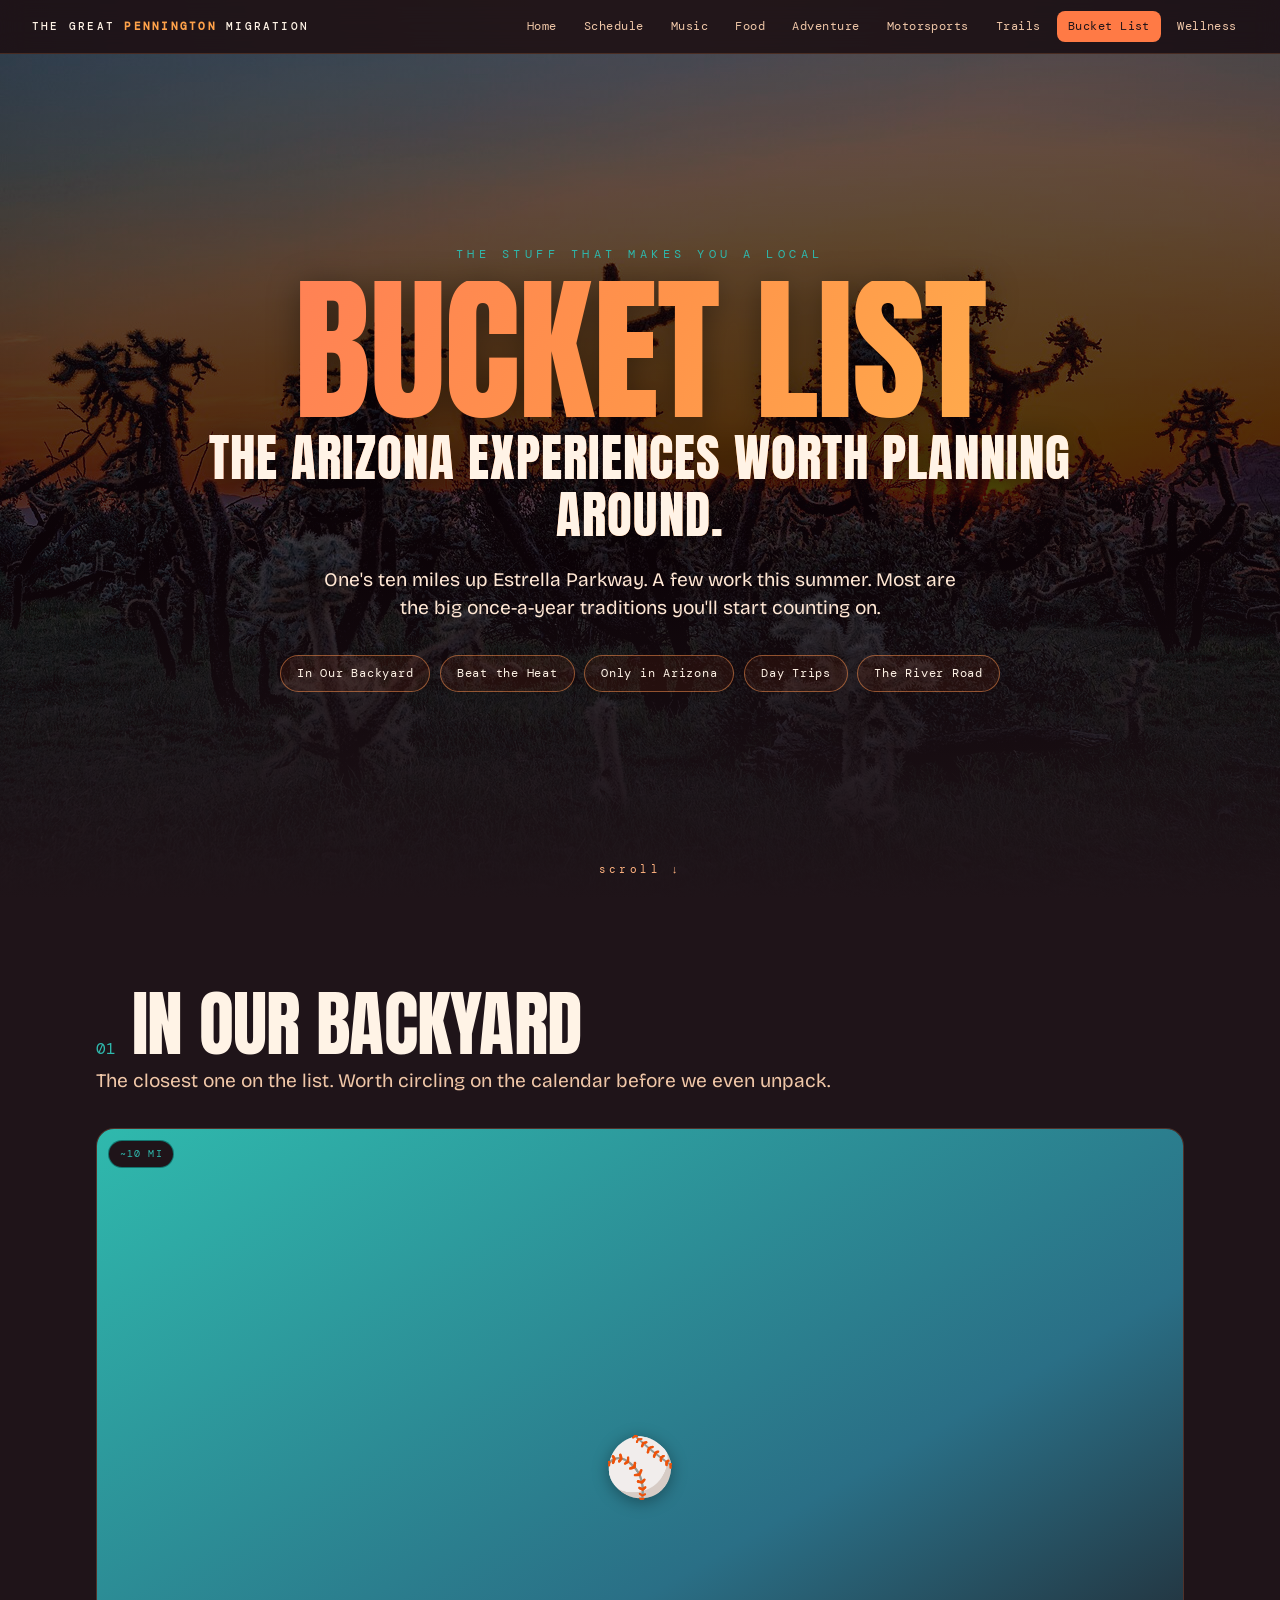
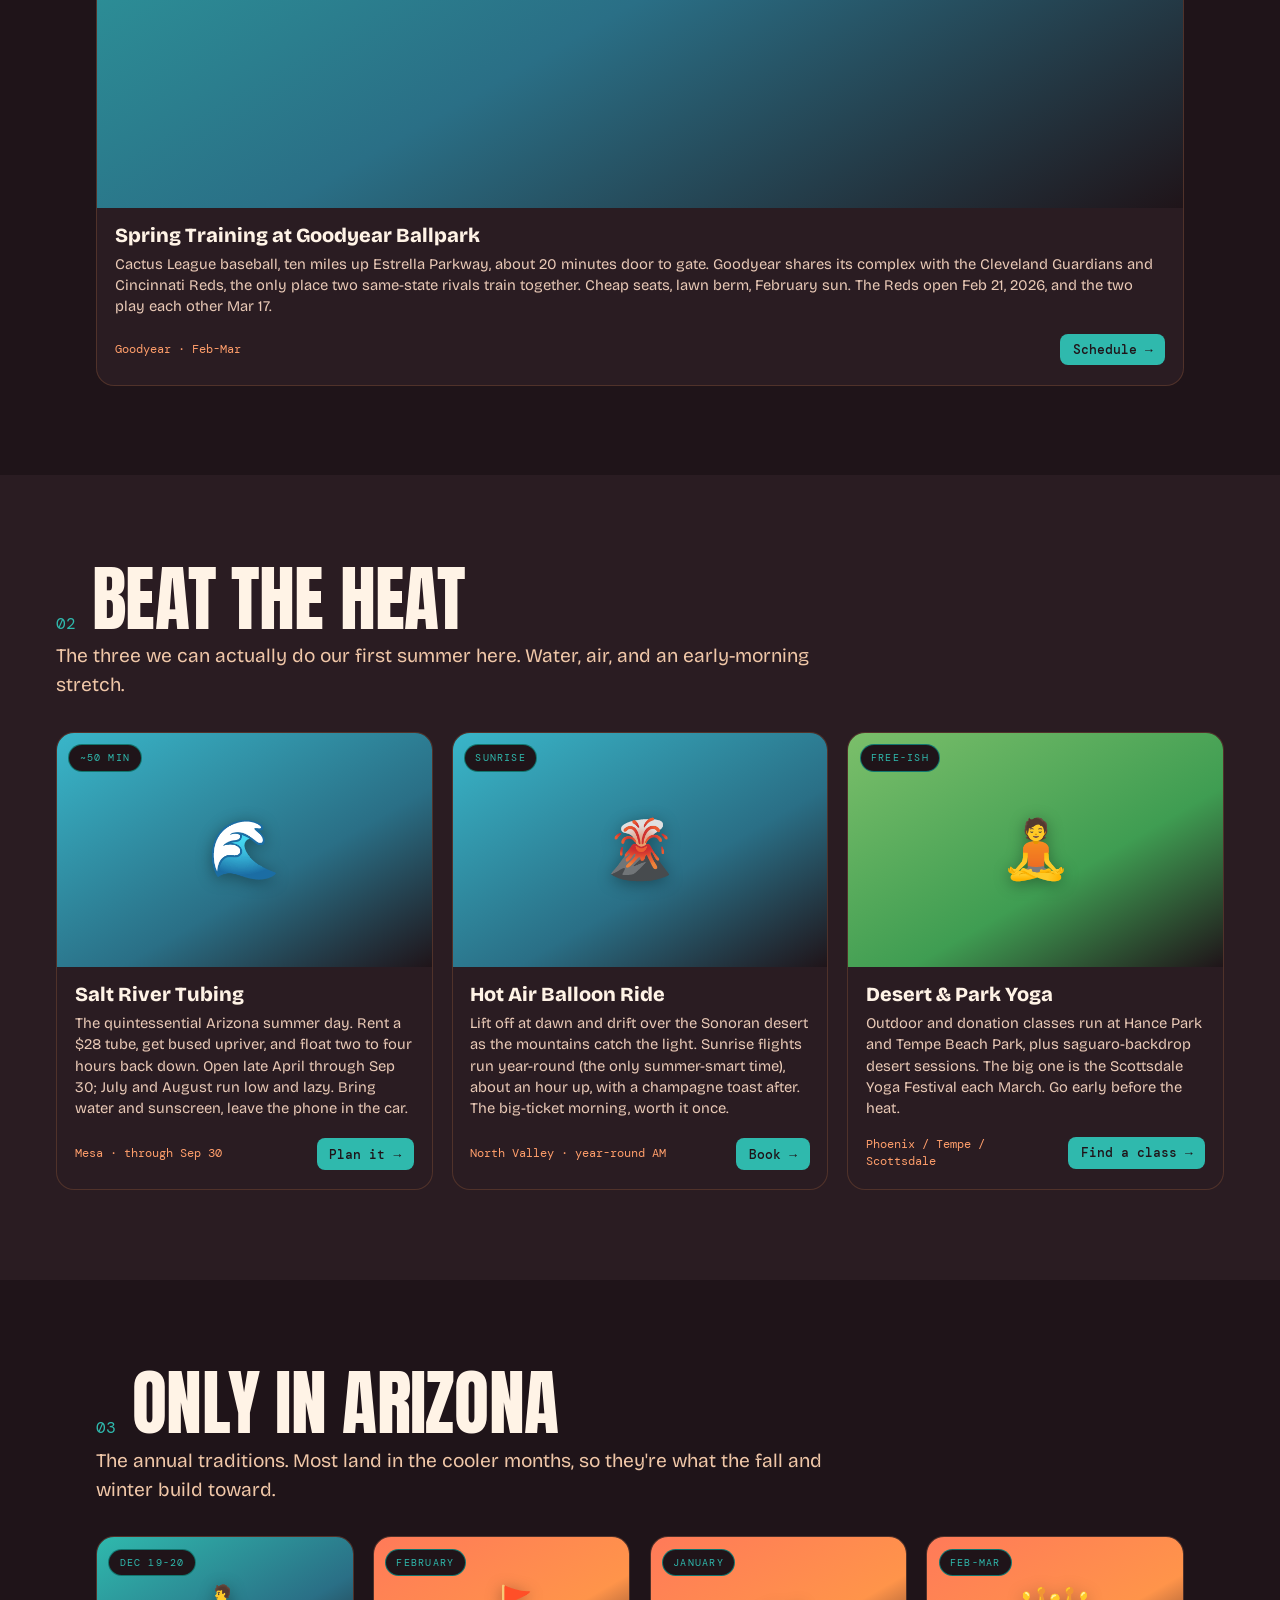
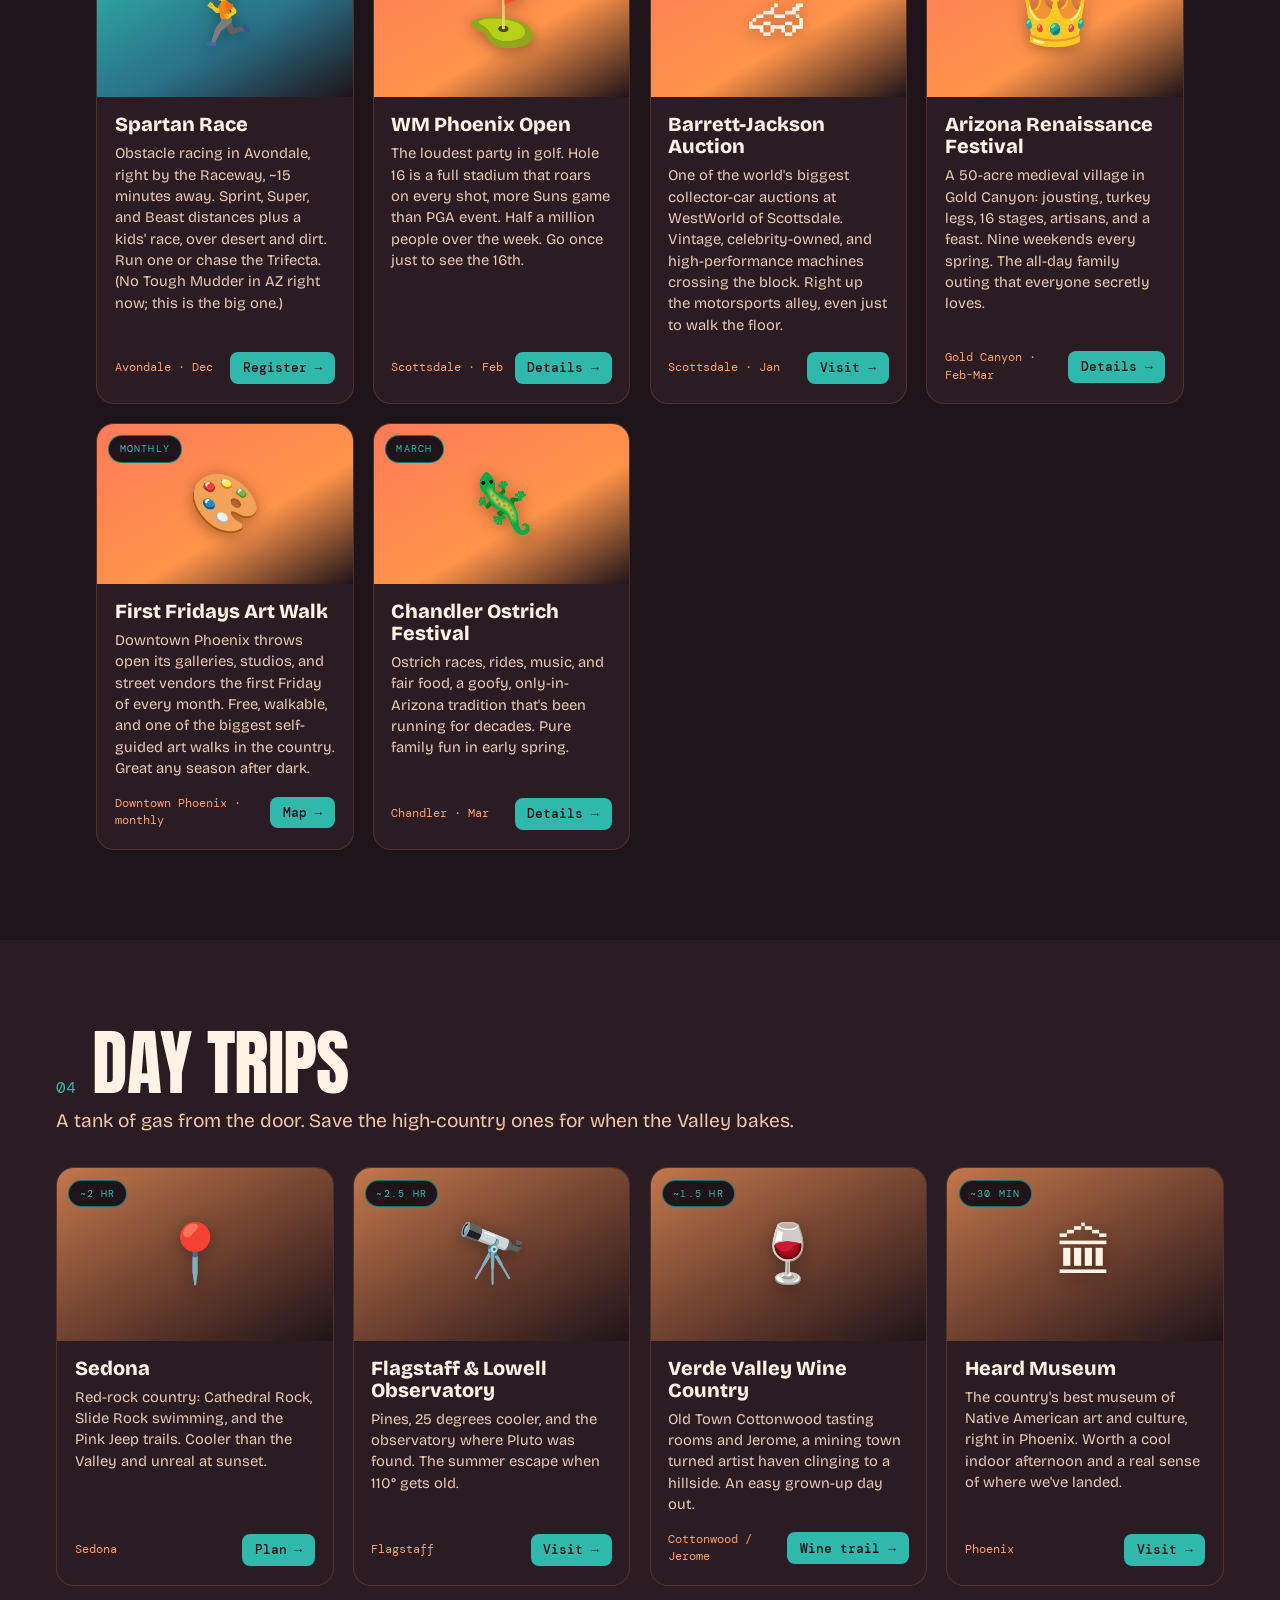
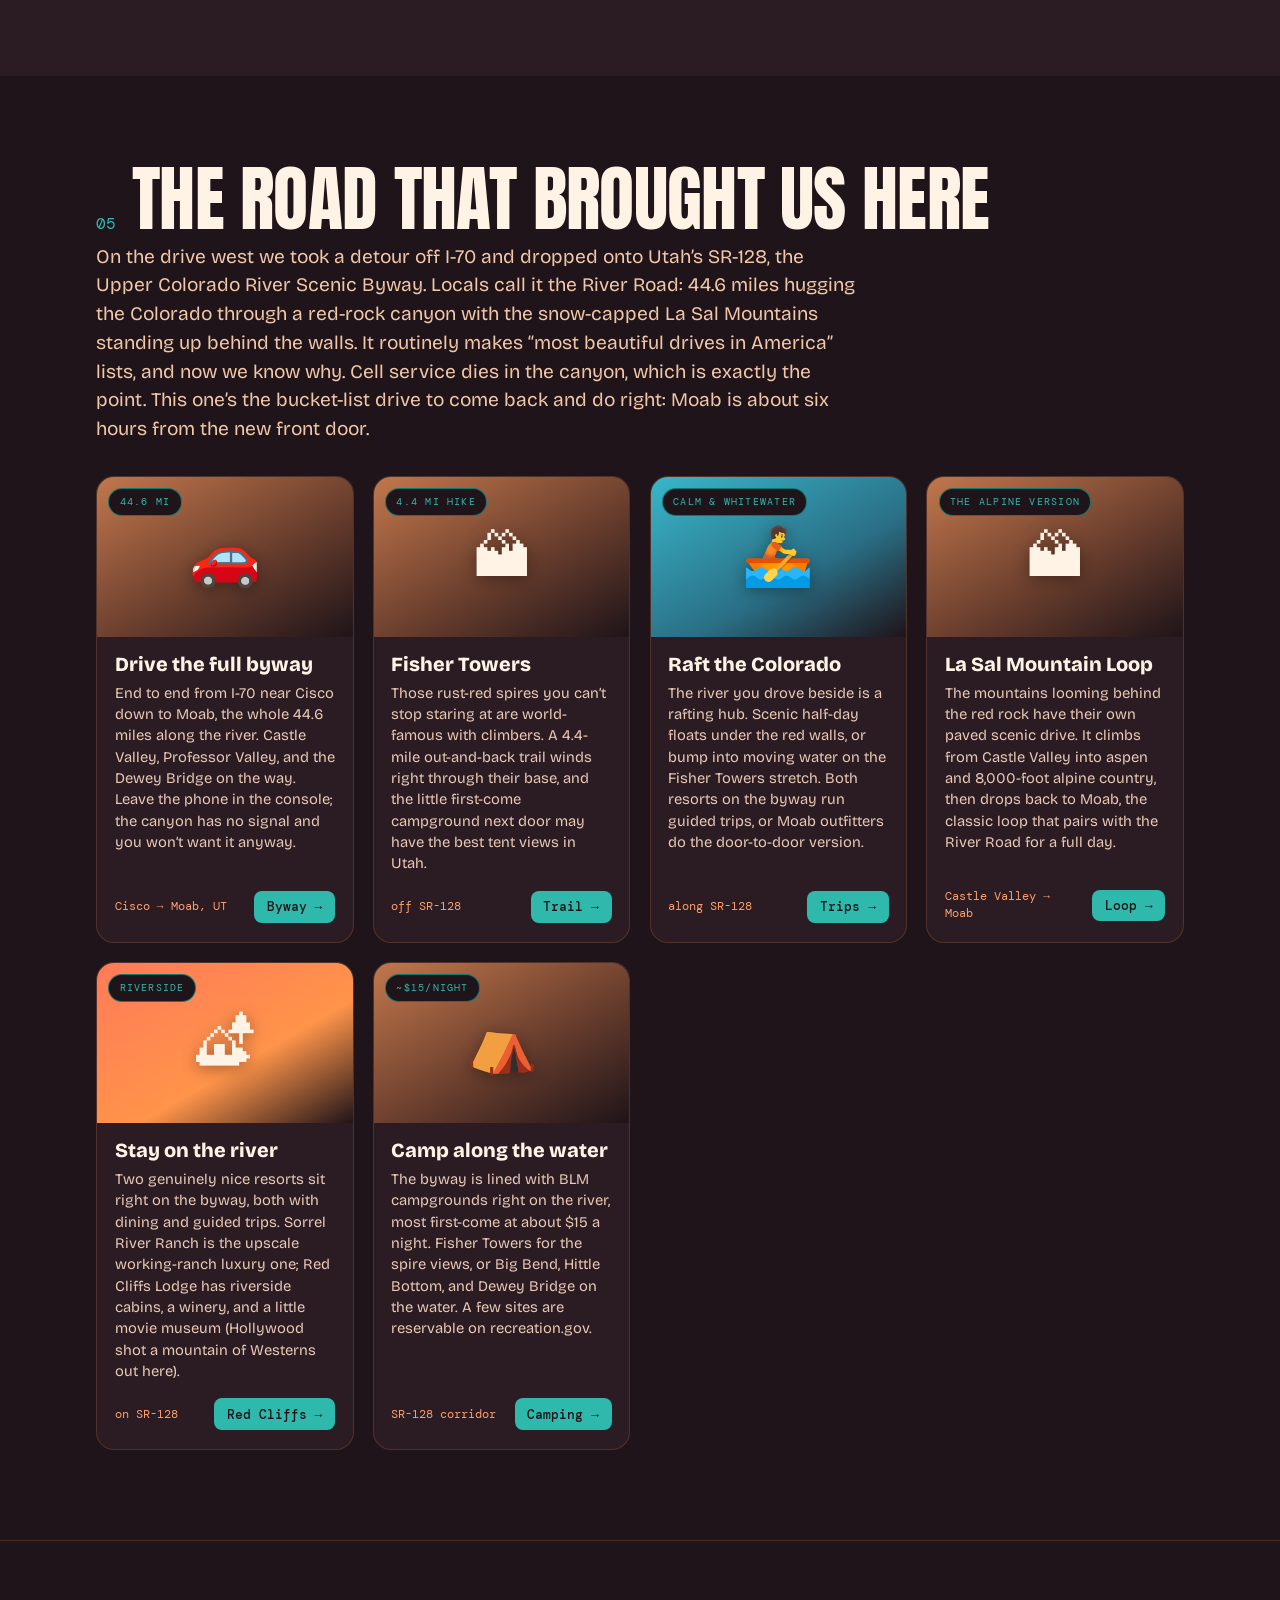
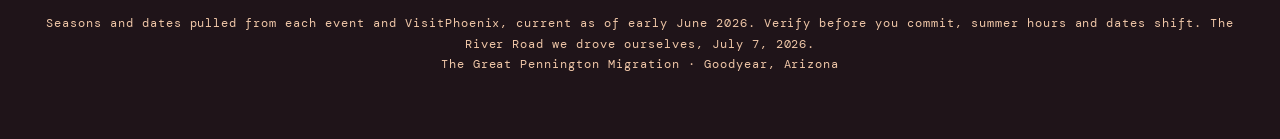
==== commit 69d1598c: "Update site for the W Verdin home: FINS trailhead across the street, corrected distances, map pin, J" ====
--- a/bucketlist.html
+++ b/bucketlist.html
@@ -36,7 +36,7 @@
   <div class="hero-inner">
     <div class="kicker reveal">The stuff that makes you a local</div>
     <h1 class="reveal">Bucket List<span class="line2">The Arizona experiences worth planning around.</span></h1>
-    <p class="reveal">One's two miles from the house. A few work this summer. Most are the big once-a-year traditions you'll start counting on.</p>
+    <p class="reveal">One's ten miles up Estrella Parkway. A few work this summer. Most are the big once-a-year traditions you'll start counting on.</p>
     <nav class="chips reveal">
       <a class="chip" href="#backyard">In Our Backyard</a>
       <a class="chip" href="#summer">Beat the Heat</a>
@@ -50,12 +50,12 @@
 
 <section id="backyard">
   <div class="sec-head reveal"><span class="sec-num">01</span><h2>In our backyard</h2></div>
-  <p class="sec-sub reveal">The one we can practically walk to. Worth circling on the calendar before we even unpack.</p>
+  <p class="sec-sub reveal">The closest one on the list. Worth circling on the calendar before we even unpack.</p>
   <div class="grid g2">
     <article class="card reveal">
-      <div class="card-img tile c-sport"><span class="tag">~2 mi</span><span class="emoji">&#9918;</span></div>
+      <div class="card-img tile c-sport"><span class="tag">~10 mi</span><span class="emoji">&#9918;</span></div>
       <div class="card-body"><h3>Spring Training at Goodyear Ballpark</h3>
-        <p>Cactus League baseball, two miles from home. Goodyear shares its complex with the Cleveland Guardians and Cincinnati Reds, the only place two same-state rivals train together. Cheap seats, lawn berm, February sun. The Reds open Feb 21, 2026, and the two play each other Mar 17.</p>
+        <p>Cactus League baseball, ten miles up Estrella Parkway, about 20 minutes door to gate. Goodyear shares its complex with the Cleveland Guardians and Cincinnati Reds, the only place two same-state rivals train together. Cheap seats, lawn berm, February sun. The Reds open Feb 21, 2026, and the two play each other Mar 17.</p>
         <div class="card-foot"><span class="dist">Goodyear &middot; Feb-Mar</span><a class="go" href="https://goodyearbp.com/spring-training-schedule/" target="_blank" rel="noopener">Schedule &rarr;</a></div>
       </div>
     </article>
